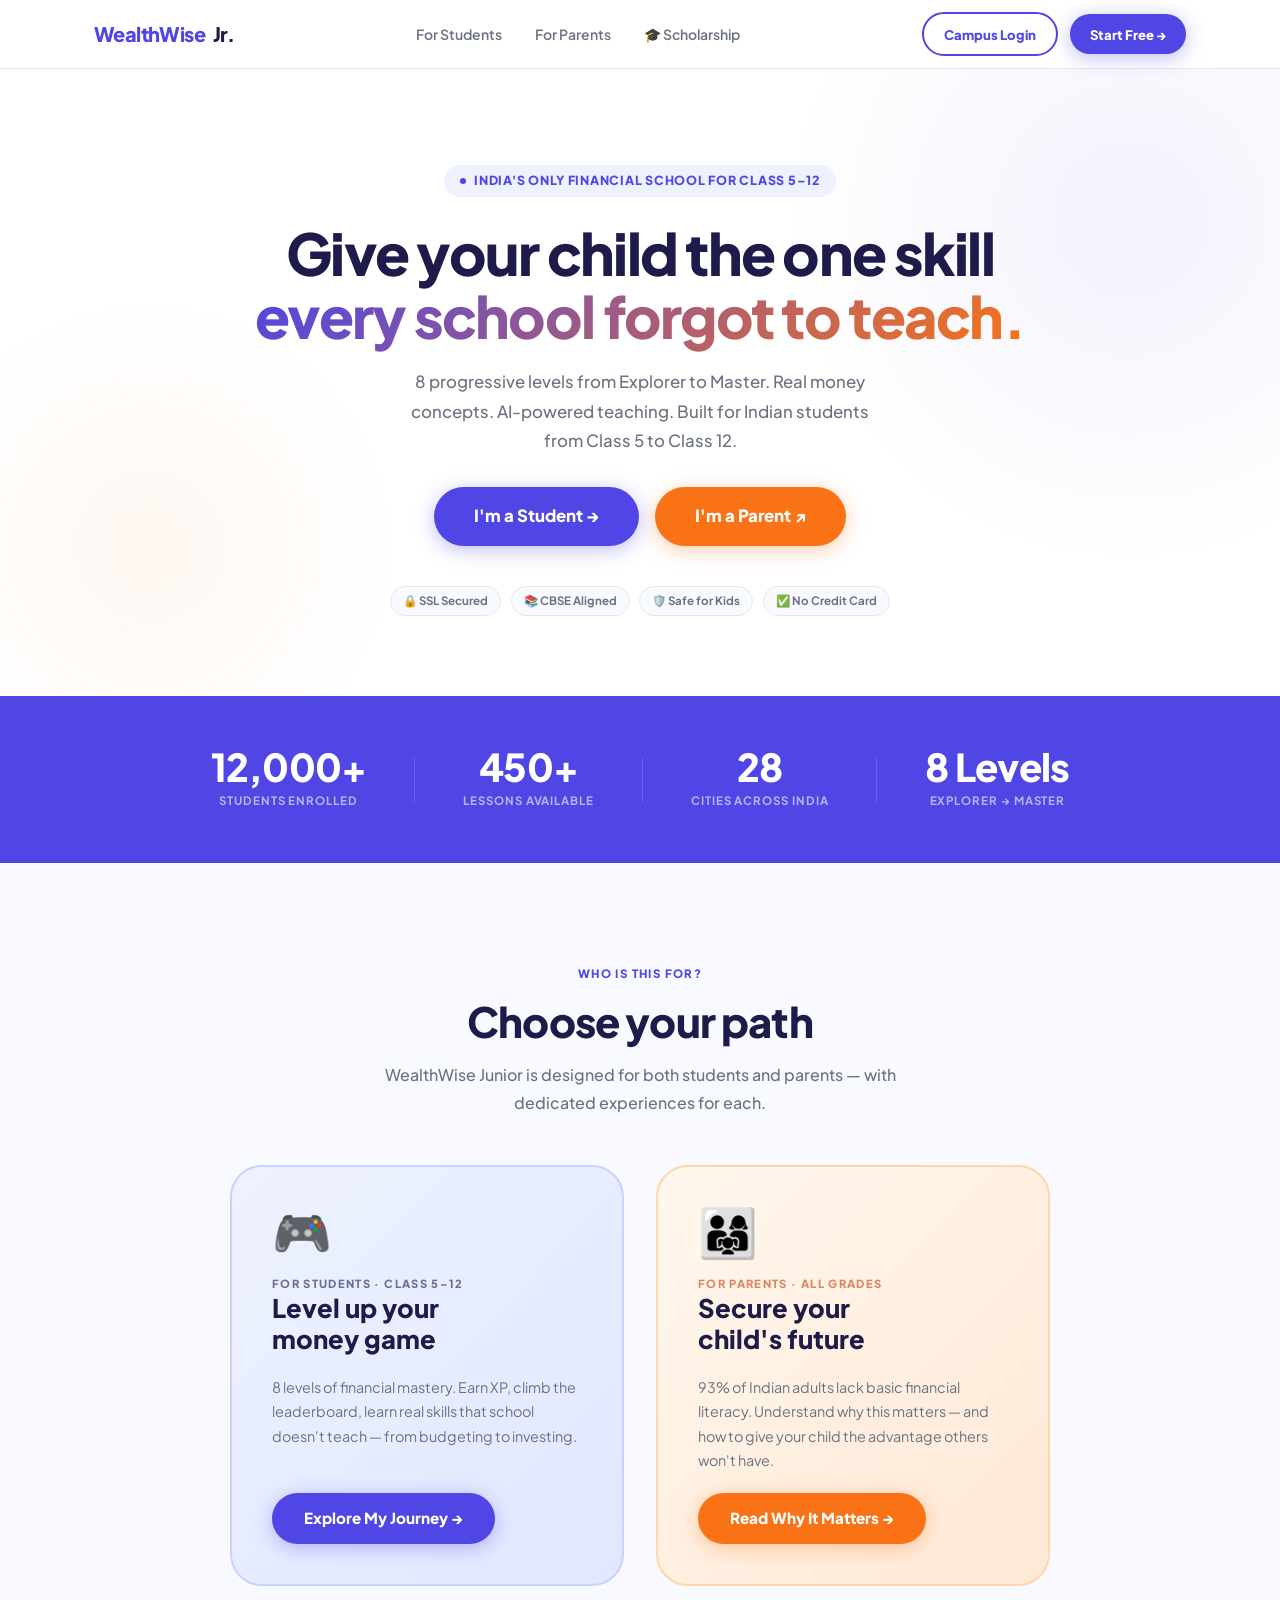
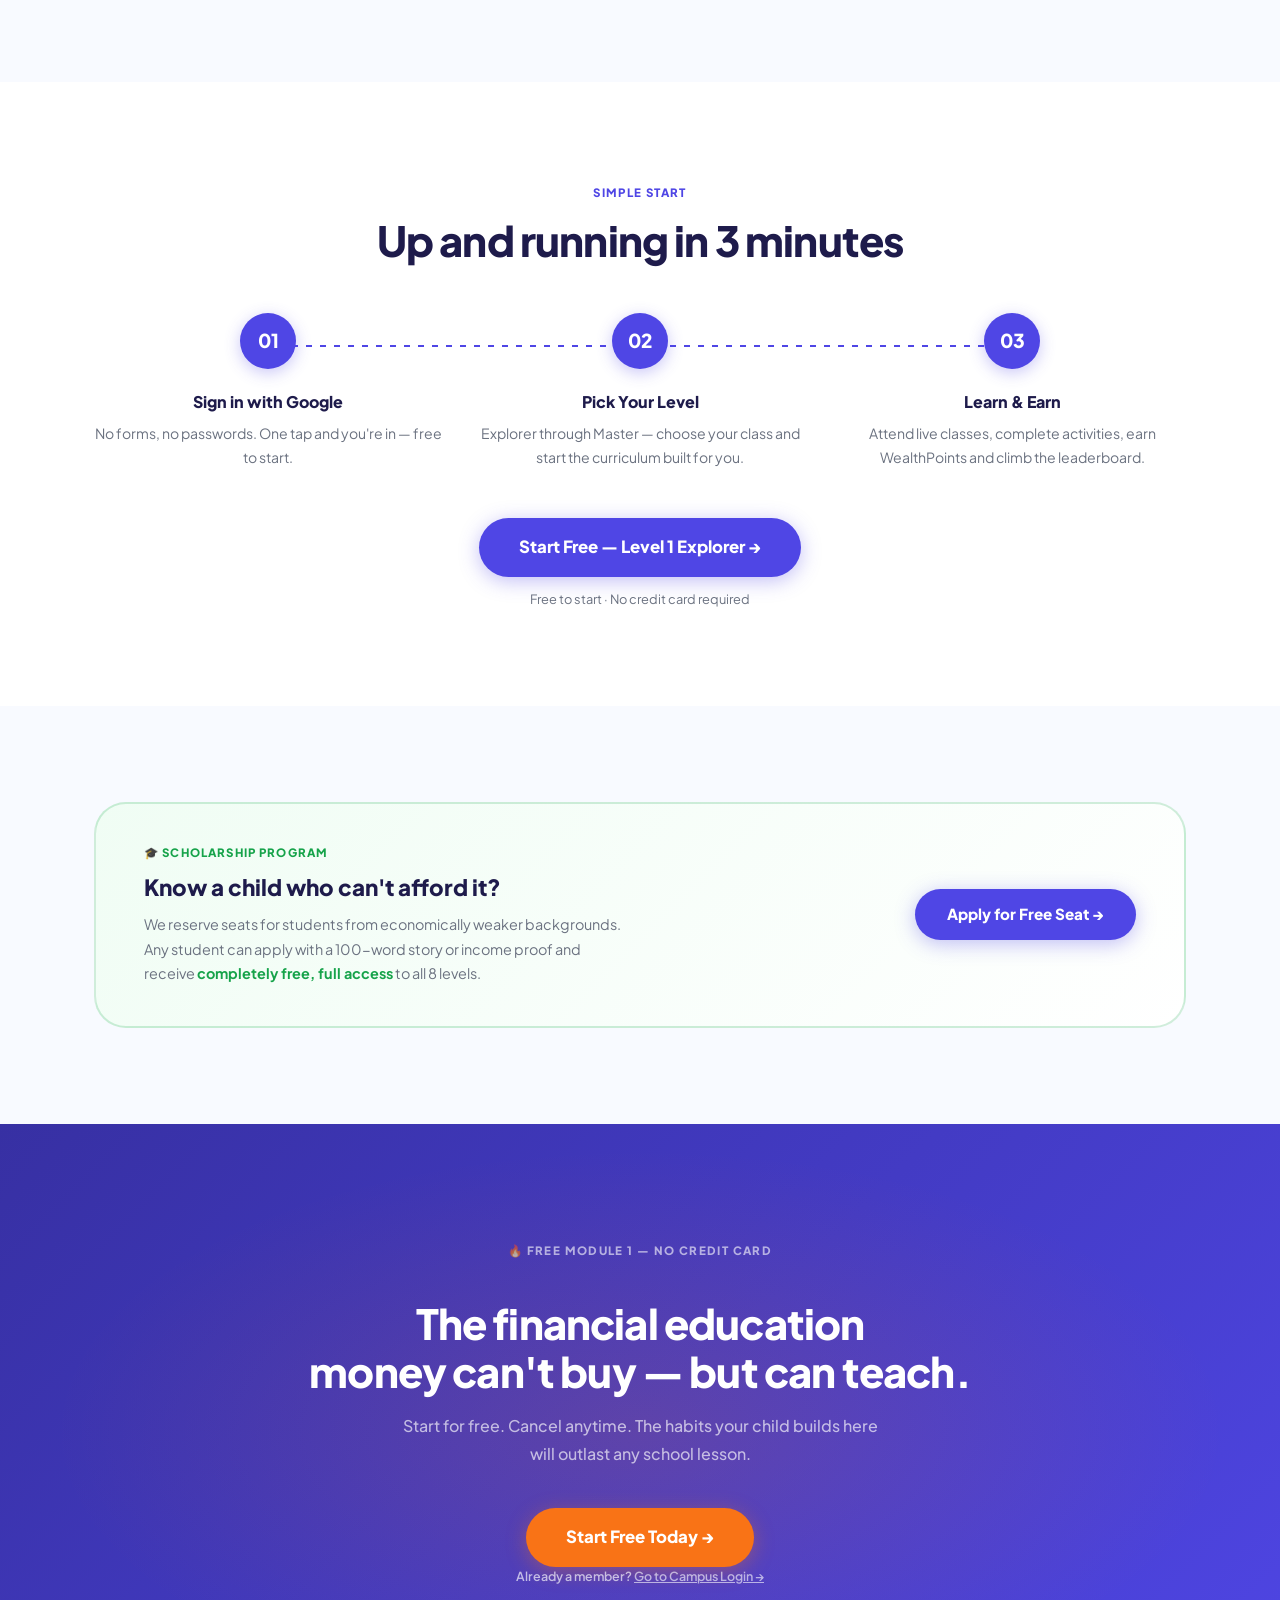
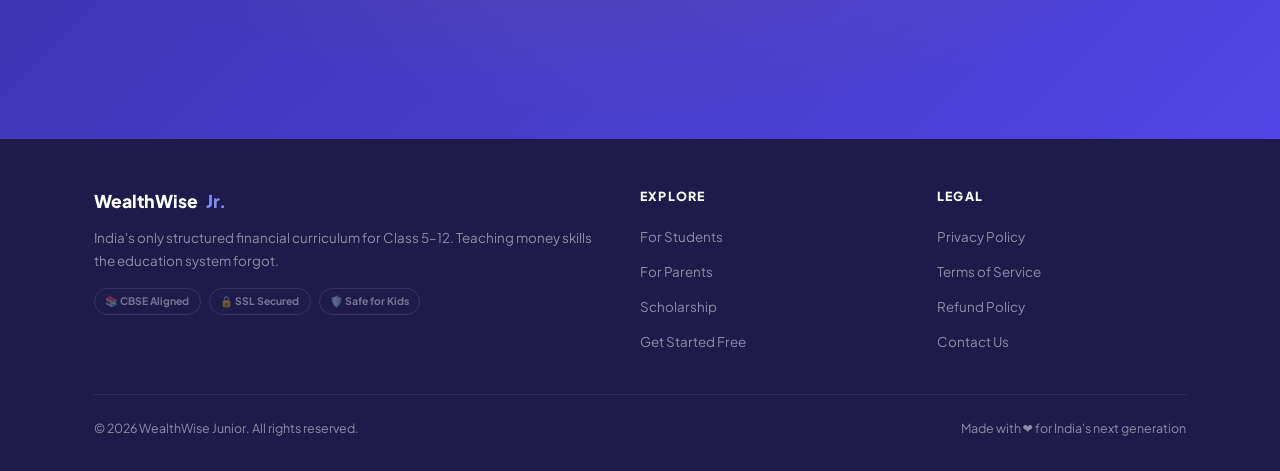
==== index.html @ cf08bb39 "feat: initial static marketing site — index, students, parents pages Three-page GitHub Pages site: g" ====
<!DOCTYPE html>
<html lang="en">
<head>
  <meta charset="UTF-8" />
  <meta name="viewport" content="width=device-width, initial-scale=1.0" />
  <title>WealthWise Junior — India's Financial School for Class 5–12</title>
  <meta name="description" content="India's only structured financial curriculum for Class 5–12. 8 progressive levels. Gamified, AI-powered, built for real money decisions." />
  <link rel="stylesheet" href="style.css" />
  <style>
    /* ── NAV OPEN (mobile) ── */
    .nav-links.nav-open {
      display: flex; flex-direction: column;
      position: fixed; top: 68px; left: 0; right: 0;
      background: #fff; padding: 1.5rem;
      border-bottom: 1px solid #E5E7EB;
      box-shadow: 0 8px 24px rgba(0,0,0,.08);
      z-index: 99;
    }
    .nav-links.nav-open a { padding: .75rem 1rem; border-radius: .6rem; }
  </style>
</head>
<body>

<!-- ── NAV ── -->
<nav class="nav">
  <div class="container nav-inner">
    <a href="index.html" class="nav-logo">
      <span>WealthWise</span> Jr.
    </a>
    <ul class="nav-links">
      <li><a href="students.html">For Students</a></li>
      <li><a href="parents.html">For Parents</a></li>
      <li><a href="https://wwjcampus.in.net/apply" target="_blank">🎓 Scholarship</a></li>
    </ul>
    <div class="nav-actions">
      <a href="https://wwjcampus.in.net" target="_blank" class="btn btn-outline btn-sm">Campus Login</a>
      <a href="https://wwjcampus.in.net/onboarding" target="_blank" class="btn btn-primary btn-sm">Start Free →</a>
    </div>
    <button class="hamburger" aria-label="Menu" aria-expanded="false">
      <span></span><span></span><span></span>
    </button>
  </div>
</nav>

<!-- ── HERO ── -->
<section class="hero">
  <div class="container">
    <div style="text-align:center; max-width:780px; margin:0 auto;">
      <div class="hero-eyebrow fade-up">
        <span class="dot"></span>
        India's only financial school for Class 5–12
      </div>
      <h1 class="fade-up delay-1">
        Give your child the one skill<br>
        <em>every school forgot to teach.</em>
      </h1>
      <p class="hero-sub mx-auto fade-up delay-2" style="text-align:center; margin-bottom:2rem;">
        8 progressive levels from Explorer to Master. Real money concepts. AI-powered teaching.
        Built for Indian students from Class 5 to Class 12.
      </p>
      <div class="hero-actions fade-up delay-3" style="justify-content:center;">
        <a href="students.html" class="btn btn-primary btn-lg">I'm a Student →</a>
        <a href="parents.html" class="btn btn-orange btn-lg">I'm a Parent ↗</a>
      </div>
      <div class="hero-trust fade-up delay-3" style="justify-content:center; margin-top:1.5rem;">
        <span class="trust-badge">🔒 SSL Secured</span>
        <span class="trust-badge">📚 CBSE Aligned</span>
        <span class="trust-badge">🛡️ Safe for Kids</span>
        <span class="trust-badge">✅ No Credit Card</span>
      </div>
    </div>
  </div>
</section>

<!-- ── STATS ── -->
<div class="stats-bar">
  <div class="container">
    <div class="stats-inner">
      <div class="stat-item">
        <span class="stat-val" data-target="12000" data-prefix="" data-suffix="+">0+</span>
        <span class="stat-lbl">Students Enrolled</span>
      </div>
      <div class="stat-div"></div>
      <div class="stat-item">
        <span class="stat-val" data-target="450" data-prefix="" data-suffix="+">0+</span>
        <span class="stat-lbl">Lessons Available</span>
      </div>
      <div class="stat-div"></div>
      <div class="stat-item">
        <span class="stat-val" data-target="28" data-prefix="" data-suffix="">0</span>
        <span class="stat-lbl">Cities Across India</span>
      </div>
      <div class="stat-div"></div>
      <div class="stat-item">
        <span class="stat-val">8 Levels</span>
        <span class="stat-lbl">Explorer → Master</span>
      </div>
    </div>
  </div>
</div>

<!-- ── GATEWAY CARDS ── -->
<section class="section section-soft">
  <div class="container">
    <div class="text-center mb-4 observe">
      <p class="section-tag">Who is this for?</p>
      <h2 class="section-h2">Choose your path</h2>
      <p class="section-sub mx-auto" style="text-align:center;">
        WealthWise Junior is designed for both students and parents — with dedicated experiences for each.
      </p>
    </div>
    <div class="gateway-cards">
      <a href="students.html" class="gateway-card student observe">
        <div class="gw-icon">🎮</div>
        <div>
          <p class="gw-label">For Students · Class 5–12</p>
          <h3 class="gw-title">Level up your<br>money game</h3>
        </div>
        <p class="gw-desc">
          8 levels of financial mastery. Earn XP, climb the leaderboard, learn real skills that school doesn't teach — from budgeting to investing.
        </p>
        <div class="gw-cta">
          <span class="btn btn-primary">Explore My Journey →</span>
        </div>
      </a>
      <a href="parents.html" class="gateway-card parent observe" style="animation-delay:.15s">
        <div class="gw-icon">👨‍👩‍👧</div>
        <div>
          <p class="gw-label" style="color:#C2410C;">For Parents · All Grades</p>
          <h3 class="gw-title">Secure your<br>child's future</h3>
        </div>
        <p class="gw-desc">
          93% of Indian adults lack basic financial literacy. Understand why this matters — and how to give your child the advantage others won't have.
        </p>
        <div class="gw-cta">
          <span class="btn btn-orange">Read Why It Matters →</span>
        </div>
      </a>
    </div>
  </div>
</section>

<!-- ── HOW IT WORKS ── -->
<section class="section">
  <div class="container">
    <div class="text-center mb-4 observe">
      <p class="section-tag">Simple Start</p>
      <h2 class="section-h2">Up and running in 3 minutes</h2>
    </div>
    <div class="steps observe">
      <div class="step">
        <div class="step-num">01</div>
        <h3 class="step-title">Sign in with Google</h3>
        <p class="step-desc">No forms, no passwords. One tap and you're in — free to start.</p>
      </div>
      <div class="step">
        <div class="step-num">02</div>
        <h3 class="step-title">Pick Your Level</h3>
        <p class="step-desc">Explorer through Master — choose your class and start the curriculum built for you.</p>
      </div>
      <div class="step">
        <div class="step-num">03</div>
        <h3 class="step-title">Learn &amp; Earn</h3>
        <p class="step-desc">Attend live classes, complete activities, earn WealthPoints and climb the leaderboard.</p>
      </div>
    </div>
    <div class="text-center" style="margin-top:3rem;">
      <a href="https://wwjcampus.in.net/onboarding" target="_blank" class="btn btn-primary btn-lg observe">
        Start Free — Level 1 Explorer →
      </a>
      <p style="margin-top:.75rem; font-size:.8rem; color:var(--muted);">Free to start · No credit card required</p>
    </div>
  </div>
</section>

<!-- ── SCHOLARSHIP ── -->
<section class="section section-soft">
  <div class="container">
    <div class="scholar-banner observe">
      <div class="scholar-left">
        <p class="scholar-tag">🎓 Scholarship Program</p>
        <h3 class="scholar-h">Know a child who can't afford it?</h3>
        <p class="scholar-p">
          We reserve seats for students from economically weaker backgrounds.
          Any student can apply with a 100-word story or income proof and receive
          <strong>completely free, full access</strong> to all 8 levels.
        </p>
      </div>
      <a href="https://wwjcampus.in.net/apply" target="_blank" class="btn btn-primary">Apply for Free Seat →</a>
    </div>
  </div>
</section>

<!-- ── FINAL CTA ── -->
<section class="cta-section">
  <div class="container">
    <p class="section-tag">🔥 Free Module 1 — No Credit Card</p>
    <h2 class="section-h2" style="color:#fff; margin-bottom:1rem;">
      The financial education<br>money can't buy — but can teach.
    </h2>
    <p class="section-sub mx-auto" style="color:rgba(255,255,255,.65); text-align:center;">
      Start for free. Cancel anytime. The habits your child builds here will outlast any school lesson.
    </p>
    <a href="https://wwjcampus.in.net/onboarding" target="_blank" class="btn btn-orange btn-lg">
      Start Free Today →
    </a>
    <p class="cta-note">Already a member? <a href="https://wwjcampus.in.net" target="_blank" style="color:rgba(255,255,255,.6); text-decoration:underline;">Go to Campus Login →</a></p>
  </div>
</section>

<!-- ── FOOTER ── -->
<footer class="footer">
  <div class="container">
    <div class="footer-inner">
      <div class="footer-brand">
        <div class="footer-logo">WealthWise <span>Jr.</span></div>
        <p class="footer-tagline">India's only structured financial curriculum for Class 5–12. Teaching money skills the education system forgot.</p>
        <div class="footer-trust">
          <span class="footer-trust-badge">📚 CBSE Aligned</span>
          <span class="footer-trust-badge">🔒 SSL Secured</span>
          <span class="footer-trust-badge">🛡️ Safe for Kids</span>
        </div>
      </div>
      <div class="footer-col">
        <h4>Explore</h4>
        <ul>
          <li><a href="students.html">For Students</a></li>
          <li><a href="parents.html">For Parents</a></li>
          <li><a href="https://wwjcampus.in.net/apply" target="_blank">Scholarship</a></li>
          <li><a href="https://wwjcampus.in.net/onboarding" target="_blank">Get Started Free</a></li>
        </ul>
      </div>
      <div class="footer-col">
        <h4>Legal</h4>
        <ul>
          <li><a href="https://wwjcampus.in.net/privacy" target="_blank">Privacy Policy</a></li>
          <li><a href="https://wwjcampus.in.net/terms" target="_blank">Terms of Service</a></li>
          <li><a href="https://wwjcampus.in.net/refund" target="_blank">Refund Policy</a></li>
          <li><a href="https://wwjcampus.in.net/contact" target="_blank">Contact Us</a></li>
        </ul>
      </div>
    </div>
    <div class="footer-bottom">
      <span>© 2026 WealthWise Junior. All rights reserved.</span>
      <span>Made with ❤️ for India's next generation</span>
    </div>
  </div>
</footer>

<script src="script.js"></script>
</body>
</html>
---- style.css ----
/* ─────────────────────────────────────────────
   WealthWise Junior — Marketing Site
   Design: Light, warm, energetic
───────────────────────────────────────────── */

@import url('https://fonts.googleapis.com/css2?family=Plus+Jakarta+Sans:wght@400;500;600;700;800;900&family=Space+Mono:wght@400;700&display=swap');

:root {
  --indigo:       #4F46E5;
  --indigo-dark:  #3730A3;
  --indigo-light: #EEF2FF;
  --orange:       #F97316;
  --orange-light: #FFF7ED;
  --green:        #16A34A;
  --green-light:  #F0FDF4;
  --red:          #DC2626;
  --gold:         #D97706;
  --gold-light:   #FFFBEB;
  --bg:           #FFFFFF;
  --bg-soft:      #F8FAFF;
  --bg-warm:      #FFFAF5;
  --text:         #1E1B4B;
  --muted:        #6B7280;
  --border:       #E5E7EB;
  --shadow-sm:    0 1px 3px rgba(0,0,0,.06), 0 1px 2px rgba(0,0,0,.04);
  --shadow:       0 4px 16px rgba(79,70,229,.08), 0 2px 4px rgba(0,0,0,.04);
  --shadow-lg:    0 20px 60px rgba(79,70,229,.12), 0 8px 24px rgba(0,0,0,.06);
  --radius:       1rem;
  --radius-lg:    1.5rem;
  --radius-xl:    2rem;
  --campus:       https://wwjcampus.in.net;
}

*, *::before, *::after { box-sizing: border-box; margin: 0; padding: 0; }
html { scroll-behavior: smooth; }

body {
  font-family: 'Plus Jakarta Sans', system-ui, sans-serif;
  color: var(--text);
  background: var(--bg);
  line-height: 1.6;
  -webkit-font-smoothing: antialiased;
}

img { max-width: 100%; display: block; }
a { color: inherit; text-decoration: none; }

/* ── UTILITIES ── */
.container { max-width: 1140px; margin: 0 auto; padding: 0 1.5rem; }
.text-center { text-align: center; }
.text-indigo { color: var(--indigo); }
.text-orange { color: var(--orange); }
.text-green { color: var(--green); }
.text-muted { color: var(--muted); }

/* ── BUTTONS ── */
.btn {
  display: inline-flex;
  align-items: center;
  gap: .5rem;
  font-family: inherit;
  font-weight: 800;
  font-size: .95rem;
  padding: .85rem 2rem;
  border-radius: 3rem;
  border: none;
  cursor: pointer;
  transition: all .22s cubic-bezier(.34,1.56,.64,1);
  white-space: nowrap;
  text-decoration: none;
}
.btn-primary {
  background: var(--indigo);
  color: #fff;
  box-shadow: 0 4px 20px rgba(79,70,229,.35);
}
.btn-primary:hover { background: var(--indigo-dark); transform: translateY(-2px); box-shadow: 0 8px 30px rgba(79,70,229,.45); }

.btn-orange {
  background: var(--orange);
  color: #fff;
  box-shadow: 0 4px 20px rgba(249,115,22,.35);
}
.btn-orange:hover { background: #ea6c0a; transform: translateY(-2px); box-shadow: 0 8px 30px rgba(249,115,22,.45); }

.btn-outline {
  background: transparent;
  color: var(--indigo);
  border: 2px solid var(--indigo);
}
.btn-outline:hover { background: var(--indigo); color: #fff; transform: translateY(-2px); }

.btn-white {
  background: #fff;
  color: var(--indigo);
  box-shadow: 0 4px 20px rgba(0,0,0,.12);
}
.btn-white:hover { transform: translateY(-2px); box-shadow: 0 8px 30px rgba(0,0,0,.18); }

.btn-lg { font-size: 1.05rem; padding: 1rem 2.5rem; }
.btn-sm { font-size: .82rem; padding: .6rem 1.25rem; }

/* ── NAV ── */
.nav {
  position: sticky;
  top: 0;
  z-index: 100;
  background: rgba(255,255,255,.95);
  backdrop-filter: blur(16px);
  -webkit-backdrop-filter: blur(16px);
  border-bottom: 1px solid var(--border);
}
.nav-inner {
  display: flex;
  align-items: center;
  justify-content: space-between;
  height: 68px;
  gap: 1.5rem;
}
.nav-logo {
  display: flex;
  align-items: center;
  gap: .5rem;
  font-weight: 900;
  font-size: 1.25rem;
  letter-spacing: -.03em;
  color: var(--text);
}
.nav-logo span { color: var(--indigo); }
.nav-logo img { height: 36px; width: auto; }

.nav-links {
  display: flex;
  align-items: center;
  gap: .25rem;
  list-style: none;
}
.nav-links a {
  font-size: .875rem;
  font-weight: 600;
  color: var(--muted);
  padding: .45rem .9rem;
  border-radius: .6rem;
  transition: all .18s;
}
.nav-links a:hover, .nav-links a.active { color: var(--text); background: var(--indigo-light); }

.nav-actions { display: flex; align-items: center; gap: .75rem; }

.nav-mobile-btn { display: none; }
.hamburger { display: none; background: none; border: none; cursor: pointer; padding: .5rem; }
.hamburger span { display: block; width: 22px; height: 2px; background: var(--text); border-radius: 2px; transition: all .2s; margin: 5px 0; }

/* ── HERO ── */
.hero {
  padding: 6rem 0 5rem;
  position: relative;
  overflow: hidden;
}
.hero::before {
  content: '';
  position: absolute;
  top: -200px; right: -200px;
  width: 700px; height: 700px;
  background: radial-gradient(circle, rgba(79,70,229,.07), transparent 70%);
  border-radius: 50%;
  pointer-events: none;
}
.hero::after {
  content: '';
  position: absolute;
  bottom: -100px; left: -100px;
  width: 500px; height: 500px;
  background: radial-gradient(circle, rgba(249,115,22,.06), transparent 70%);
  border-radius: 50%;
  pointer-events: none;
}
.hero-inner {
  position: relative;
  z-index: 1;
  display: grid;
  grid-template-columns: 1fr 1fr;
  align-items: center;
  gap: 4rem;
}
.hero-eyebrow {
  display: inline-flex;
  align-items: center;
  gap: .5rem;
  background: var(--indigo-light);
  color: var(--indigo);
  font-size: .78rem;
  font-weight: 800;
  padding: .35rem 1rem;
  border-radius: 2rem;
  margin-bottom: 1.5rem;
  letter-spacing: .06em;
  text-transform: uppercase;
}
.hero-eyebrow .dot {
  width: 6px; height: 6px;
  background: var(--indigo);
  border-radius: 50%;
  animation: pulse 1.6s infinite;
}
@keyframes pulse { 0%,100%{opacity:1}50%{opacity:.3} }

.hero h1 {
  font-size: clamp(2.4rem, 4.5vw, 3.6rem);
  font-weight: 900;
  line-height: 1.1;
  letter-spacing: -.03em;
  margin-bottom: 1.25rem;
}
.hero h1 em {
  font-style: normal;
  background: linear-gradient(135deg, var(--indigo), var(--orange));
  -webkit-background-clip: text;
  -webkit-text-fill-color: transparent;
  background-clip: text;
}
.hero-sub {
  font-size: 1.05rem;
  color: var(--muted);
  font-weight: 500;
  line-height: 1.75;
  margin-bottom: 2rem;
  max-width: 480px;
}
.hero-actions {
  display: flex;
  gap: 1rem;
  flex-wrap: wrap;
  margin-bottom: 2.5rem;
}
.hero-trust {
  display: flex;
  flex-wrap: wrap;
  gap: .6rem;
}
.trust-badge {
  font-size: .72rem;
  font-weight: 700;
  color: var(--muted);
  padding: .3rem .75rem;
  border: 1px solid var(--border);
  border-radius: 2rem;
  background: var(--bg-soft);
}

/* hero card */
.hero-card {
  background: var(--bg);
  border: 1px solid var(--border);
  border-radius: var(--radius-xl);
  padding: 2rem;
  box-shadow: var(--shadow-lg);
  position: relative;
}
.hero-card-badge {
  position: absolute;
  top: -14px;
  left: 50%;
  transform: translateX(-50%);
  background: var(--orange);
  color: #fff;
  font-size: .7rem;
  font-weight: 900;
  padding: .3rem 1rem;
  border-radius: 2rem;
  white-space: nowrap;
  letter-spacing: .06em;
}
.level-grid {
  display: grid;
  grid-template-columns: 1fr 1fr;
  gap: .75rem;
}
.level-chip {
  display: flex;
  align-items: center;
  gap: .6rem;
  background: var(--bg-soft);
  border: 1px solid var(--border);
  border-radius: .85rem;
  padding: .75rem 1rem;
  transition: all .2s;
}
.level-chip:hover { border-color: var(--indigo); background: var(--indigo-light); transform: translateY(-2px); }
.level-chip-emoji { font-size: 1.5rem; line-height: 1; }
.level-chip-info {}
.level-chip-name { font-size: .82rem; font-weight: 800; color: var(--text); }
.level-chip-grade { font-size: .68rem; font-weight: 600; color: var(--muted); }

/* ── STATS BAR ── */
.stats-bar {
  background: var(--indigo);
  padding: 2.5rem 0;
  margin: 0;
}
.stats-inner {
  display: flex;
  justify-content: center;
  align-items: center;
  gap: 0;
  flex-wrap: wrap;
}
.stat-item {
  display: flex;
  flex-direction: column;
  align-items: center;
  padding: .75rem 3rem;
}
.stat-val {
  font-size: clamp(1.8rem, 3vw, 2.4rem);
  font-weight: 900;
  color: #fff;
  letter-spacing: -.02em;
  line-height: 1;
}
.stat-lbl {
  font-size: .72rem;
  font-weight: 700;
  color: rgba(255,255,255,.6);
  text-transform: uppercase;
  letter-spacing: .08em;
  margin-top: .35rem;
}
.stat-div { width: 1px; height: 44px; background: rgba(255,255,255,.15); }

/* ── SECTION BASE ── */
.section { padding: 6rem 0; }
.section-soft { background: var(--bg-soft); }
.section-warm { background: var(--bg-warm); }
.section-indigo { background: var(--indigo-dark); color: #fff; }

.section-tag {
  display: inline-block;
  font-size: .72rem;
  font-weight: 900;
  text-transform: uppercase;
  letter-spacing: .12em;
  color: var(--indigo);
  margin-bottom: .9rem;
}
.section-tag.orange { color: var(--orange); }
.section-tag.green { color: var(--green); }

.section-h2 {
  font-size: clamp(1.8rem, 3.5vw, 2.6rem);
  font-weight: 900;
  line-height: 1.15;
  letter-spacing: -.02em;
  margin-bottom: 1rem;
}
.section-sub {
  font-size: 1rem;
  color: var(--muted);
  font-weight: 500;
  max-width: 560px;
  line-height: 1.75;
  margin-bottom: 3rem;
}
.mx-auto { margin-left: auto; margin-right: auto; }
.mb-4 { margin-bottom: 3rem; }

/* ── CARDS ── */
.card {
  background: var(--bg);
  border: 1px solid var(--border);
  border-radius: var(--radius-lg);
  padding: 2rem;
  transition: all .25s;
}
.card:hover { box-shadow: var(--shadow); border-color: rgba(79,70,229,.2); transform: translateY(-3px); }

/* ── LEVELS SECTION ── */
.levels-grid {
  display: grid;
  grid-template-columns: repeat(4, 1fr);
  gap: 1rem;
}
.level-card {
  background: var(--bg);
  border: 2px solid var(--border);
  border-radius: var(--radius-lg);
  padding: 1.5rem;
  text-align: center;
  position: relative;
  transition: all .25s;
  cursor: default;
}
.level-card:hover {
  border-color: var(--indigo);
  box-shadow: var(--shadow);
  transform: translateY(-4px);
}
.level-card.featured {
  border-color: var(--orange);
  background: var(--orange-light);
}
.level-card.featured::before {
  content: 'Start Here';
  position: absolute;
  top: -13px;
  left: 50%;
  transform: translateX(-50%);
  background: var(--orange);
  color: #fff;
  font-size: .6rem;
  font-weight: 900;
  padding: .2rem .7rem;
  border-radius: 2rem;
  letter-spacing: .08em;
  text-transform: uppercase;
}
.level-card.grad {
  border-color: var(--gold);
  background: var(--gold-light);
}
.level-card-num {
  font-size: .62rem;
  font-weight: 900;
  text-transform: uppercase;
  letter-spacing: .1em;
  color: var(--indigo);
  margin-bottom: .4rem;
}
.level-card-emoji { font-size: 2rem; margin-bottom: .5rem; line-height: 1; }
.level-card-name { font-size: 1rem; font-weight: 900; color: var(--text); margin-bottom: .25rem; }
.level-card-mod { font-size: .75rem; font-weight: 600; color: var(--indigo); margin-bottom: .3rem; }
.level-card-grade { font-size: .68rem; color: var(--muted); font-weight: 600; }

/* ── FEATURES GRID ── */
.features-grid {
  display: grid;
  grid-template-columns: repeat(3, 1fr);
  gap: 1.5rem;
}
.feat-card {
  background: var(--bg);
  border: 1px solid var(--border);
  border-radius: var(--radius-lg);
  padding: 2rem;
  transition: all .25s;
}
.feat-card:hover { border-color: var(--indigo); box-shadow: var(--shadow); transform: translateY(-3px); }
.feat-icon { font-size: 2.2rem; margin-bottom: 1.1rem; display: block; }
.feat-title { font-size: 1rem; font-weight: 800; color: var(--text); margin-bottom: .5rem; }
.feat-desc { font-size: .88rem; color: var(--muted); line-height: 1.7; }

/* ── HOW IT WORKS ── */
.steps { display: grid; grid-template-columns: repeat(3, 1fr); gap: 1.5rem; position: relative; }
.steps::before {
  content: '';
  position: absolute;
  top: 2rem;
  left: calc(16.67% + 1rem);
  right: calc(16.67% + 1rem);
  height: 2px;
  background: repeating-linear-gradient(90deg, var(--indigo) 0, var(--indigo) 6px, transparent 6px, transparent 14px);
  z-index: 0;
}
.step {
  position: relative;
  z-index: 1;
  text-align: center;
}
.step-num {
  width: 56px; height: 56px;
  background: var(--indigo);
  color: #fff;
  font-size: 1.2rem;
  font-weight: 900;
  border-radius: 50%;
  display: inline-flex;
  align-items: center;
  justify-content: center;
  margin: 0 auto 1.25rem;
  box-shadow: 0 4px 16px rgba(79,70,229,.3);
}
.step-title { font-size: 1rem; font-weight: 800; margin-bottom: .5rem; }
.step-desc { font-size: .88rem; color: var(--muted); line-height: 1.7; }

/* ── FEARS (PARENTS PAGE) ── */
.fears-grid {
  display: grid;
  grid-template-columns: repeat(3, 1fr);
  gap: 1.25rem;
}
.fear-card {
  background: #fff;
  border: 1px solid #FEE2E2;
  border-radius: var(--radius-lg);
  padding: 1.75rem;
  border-left: 4px solid var(--red);
}
.fear-top { display: flex; justify-content: space-between; align-items: flex-start; margin-bottom: .75rem; }
.fear-icon { font-size: 1.8rem; }
.fear-stat {
  font-size: .68rem;
  font-weight: 900;
  background: #FEE2E2;
  color: var(--red);
  padding: .25rem .65rem;
  border-radius: 2rem;
  white-space: nowrap;
}
.fear-heading { font-size: .97rem; font-weight: 800; color: var(--text); margin-bottom: .5rem; line-height: 1.35; }
.fear-body { font-size: .84rem; color: var(--muted); line-height: 1.7; }

/* ── SHOCK STATS ── */
.shock-bar {
  display: grid;
  grid-template-columns: repeat(4, 1fr);
  gap: 0;
  border: 1px solid #FEE2E2;
  border-radius: var(--radius-lg);
  overflow: hidden;
  margin-bottom: 3rem;
}
.shock-tile {
  padding: 1.75rem 1.5rem;
  border-right: 1px solid #FEE2E2;
  background: #FFF5F5;
}
.shock-tile:last-child { border-right: none; }
.shock-num {
  font-size: 2.2rem;
  font-weight: 900;
  color: var(--red);
  line-height: 1;
  margin-bottom: .4rem;
}
.shock-label { font-size: .88rem; font-weight: 700; color: var(--text); margin-bottom: .3rem; line-height: 1.4; }
.shock-note { font-size: .68rem; color: var(--muted); font-weight: 600; }

/* ── COMPARISON TABLE ── */
.compare-wrap {
  border: 1px solid var(--border);
  border-radius: var(--radius-xl);
  overflow: hidden;
}
.compare-header-row {
  display: grid;
  grid-template-columns: 1fr 1fr;
}
.compare-col-head {
  padding: 1.25rem 1.75rem;
  font-weight: 900;
  font-size: .9rem;
  border-bottom: 1px solid var(--border);
}
.compare-col-head.bad { background: #FFF5F5; color: var(--red); }
.compare-col-head.good { background: var(--green-light); color: var(--green); border-left: 1px solid var(--border); }
.compare-row {
  display: grid;
  grid-template-columns: 1fr 1fr;
  border-bottom: 1px solid var(--border);
}
.compare-row:last-child { border-bottom: none; }
.compare-cell {
  padding: .9rem 1.75rem;
  font-size: .84rem;
  font-weight: 500;
  color: var(--muted);
  line-height: 1.5;
}
.compare-cell.good { border-left: 1px solid var(--border); color: var(--text); font-weight: 600; }
.compare-row:nth-child(even) .compare-cell { background: #FAFAFA; }

/* ── TESTIMONIALS ── */
.testi-grid {
  display: grid;
  grid-template-columns: repeat(3, 1fr);
  gap: 1.5rem;
}
.testi-card {
  background: var(--bg);
  border: 1px solid var(--border);
  border-radius: var(--radius-lg);
  padding: 2rem;
  display: flex;
  flex-direction: column;
  gap: 1rem;
}
.testi-stars { color: var(--gold); font-size: .9rem; letter-spacing: .1em; }
.testi-quote { font-size: .95rem; color: var(--text); font-weight: 500; line-height: 1.75; flex: 1; font-style: italic; }
.testi-author { display: flex; align-items: center; gap: .75rem; }
.testi-avatar {
  width: 40px; height: 40px;
  border-radius: 50%;
  background: linear-gradient(135deg, var(--indigo), var(--orange));
  display: flex; align-items: center; justify-content: center;
  font-weight: 900; font-size: 1rem; color: #fff;
  flex-shrink: 0;
}
.testi-name { font-size: .88rem; font-weight: 800; color: var(--text); }
.testi-meta { font-size: .72rem; color: var(--muted); font-weight: 600; }

/* ── FAQ ── */
.faq-list { display: flex; flex-direction: column; gap: .75rem; max-width: 800px; margin: 0 auto; }
.faq-item {
  background: var(--bg);
  border: 1px solid var(--border);
  border-radius: var(--radius);
  overflow: hidden;
  transition: border-color .2s;
}
.faq-item.open { border-color: var(--indigo); }
.faq-q {
  display: flex;
  justify-content: space-between;
  align-items: center;
  padding: 1.25rem 1.75rem;
  cursor: pointer;
  font-weight: 700;
  font-size: .95rem;
  gap: 1rem;
  user-select: none;
}
.faq-q:hover { background: var(--bg-soft); }
.faq-arrow {
  width: 28px; height: 28px;
  border-radius: 50%;
  background: var(--indigo-light);
  color: var(--indigo);
  display: flex; align-items: center; justify-content: center;
  font-size: .75rem;
  flex-shrink: 0;
  transition: all .2s;
}
.faq-item.open .faq-arrow { background: var(--indigo); color: #fff; transform: rotate(180deg); }
.faq-a {
  display: none;
  padding: 0 1.75rem 1.25rem;
  font-size: .9rem;
  color: var(--muted);
  line-height: 1.8;
}
.faq-item.open .faq-a { display: block; }

/* ── FINAL CTA ── */
.cta-section {
  background: linear-gradient(135deg, var(--indigo-dark), var(--indigo));
  padding: 7rem 0;
  text-align: center;
  position: relative;
  overflow: hidden;
}
.cta-section::before {
  content: '';
  position: absolute; inset: 0;
  background: radial-gradient(ellipse at center, rgba(249,115,22,.15), transparent 65%);
}
.cta-section .section-tag { color: rgba(255,255,255,.6); }
.cta-section h2 { color: #fff; position: relative; margin-bottom: 1rem; }
.cta-section p { color: rgba(255,255,255,.65); max-width: 480px; margin: 0 auto 2.5rem; position: relative; }
.cta-section .btn-orange { position: relative; }
.cta-note { margin-top: 1.25rem; font-size: .78rem; color: rgba(255,255,255,.4); font-weight: 600; position: relative; }

/* ── SCHOLARSHIP BANNER ── */
.scholar-banner {
  background: linear-gradient(135deg, var(--green-light), #fff);
  border: 2px solid rgba(22,163,74,.2);
  border-radius: var(--radius-xl);
  padding: 2.5rem 3rem;
  display: flex;
  justify-content: space-between;
  align-items: center;
  gap: 2rem;
  flex-wrap: wrap;
}
.scholar-left {}
.scholar-tag { font-size: .72rem; font-weight: 900; color: var(--green); text-transform: uppercase; letter-spacing: .1em; margin-bottom: .5rem; }
.scholar-h { font-size: 1.4rem; font-weight: 900; color: var(--text); margin-bottom: .4rem; }
.scholar-p { font-size: .9rem; color: var(--muted); line-height: 1.7; max-width: 480px; }
.scholar-p strong { color: var(--green); }

/* ── FOOTER ── */
.footer {
  background: var(--text);
  color: rgba(255,255,255,.5);
  padding: 3rem 0 2rem;
}
.footer-inner {
  display: grid;
  grid-template-columns: 2fr 1fr 1fr;
  gap: 3rem;
  margin-bottom: 2.5rem;
}
.footer-brand { }
.footer-logo {
  display: flex; align-items: center; gap: .5rem;
  font-weight: 900; font-size: 1.1rem; color: #fff;
  margin-bottom: .75rem;
}
.footer-logo span { color: #818CF8; }
.footer-tagline { font-size: .84rem; line-height: 1.7; margin-bottom: 1rem; }
.footer-trust { display: flex; gap: .5rem; flex-wrap: wrap; }
.footer-trust-badge {
  font-size: .65rem; font-weight: 700;
  padding: .25rem .65rem;
  border: 1px solid rgba(255,255,255,.1);
  border-radius: 2rem;
  color: rgba(255,255,255,.4);
}
.footer-col h4 { font-size: .78rem; font-weight: 900; color: #fff; text-transform: uppercase; letter-spacing: .1em; margin-bottom: 1rem; }
.footer-col ul { list-style: none; display: flex; flex-direction: column; gap: .6rem; }
.footer-col ul a { font-size: .84rem; transition: color .2s; }
.footer-col ul a:hover { color: #fff; }
.footer-bottom {
  border-top: 1px solid rgba(255,255,255,.07);
  padding-top: 1.5rem;
  display: flex;
  justify-content: space-between;
  align-items: center;
  font-size: .78rem;
  flex-wrap: wrap;
  gap: .75rem;
}
.footer-bottom a:hover { color: #fff; }

/* ── INDEX PAGE SPECIFICS ── */
.gateway-cards {
  display: grid;
  grid-template-columns: 1fr 1fr;
  gap: 2rem;
  max-width: 820px;
  margin: 0 auto;
}
.gateway-card {
  border-radius: var(--radius-xl);
  padding: 2.5rem;
  display: flex;
  flex-direction: column;
  gap: 1.25rem;
  transition: all .3s;
  position: relative;
  overflow: hidden;
}
.gateway-card.student {
  background: linear-gradient(135deg, #EEF2FF, #E0E7FF);
  border: 2px solid #C7D2FE;
}
.gateway-card.parent {
  background: linear-gradient(135deg, var(--orange-light), #FFE8D6);
  border: 2px solid #FED7AA;
}
.gateway-card:hover { transform: translateY(-6px); box-shadow: var(--shadow-lg); }
.gw-icon { font-size: 3rem; line-height: 1; }
.gw-label { font-size: .7rem; font-weight: 900; text-transform: uppercase; letter-spacing: .12em; opacity: .6; }
.gw-title { font-size: 1.6rem; font-weight: 900; color: var(--text); line-height: 1.2; }
.gw-desc { font-size: .9rem; color: var(--muted); line-height: 1.7; }
.gw-cta { margin-top: auto; }

/* ── ANIMATIONS ── */
@keyframes fadeUp {
  from { opacity: 0; transform: translateY(24px); }
  to   { opacity: 1; transform: translateY(0); }
}
.fade-up {
  opacity: 0;
  animation: fadeUp .6s ease forwards;
}
.fade-up.delay-1 { animation-delay: .1s; }
.fade-up.delay-2 { animation-delay: .2s; }
.fade-up.delay-3 { animation-delay: .3s; }

/* ── RESPONSIVE ── */
@media (max-width: 1024px) {
  .levels-grid { grid-template-columns: repeat(2, 1fr); }
  .features-grid { grid-template-columns: 1fr 1fr; }
  .fears-grid { grid-template-columns: 1fr 1fr; }
  .shock-bar { grid-template-columns: 1fr 1fr; }
  .footer-inner { grid-template-columns: 1fr 1fr; }
}

@media (max-width: 768px) {
  .nav-links { display: none; }
  .hamburger { display: block; }

  .hero-inner { grid-template-columns: 1fr; }
  .hero-card { display: none; }
  .hero { padding: 4rem 0 3rem; }

  .steps { grid-template-columns: 1fr; }
  .steps::before { display: none; }
  .gateway-cards { grid-template-columns: 1fr; }
  .features-grid,
  .fears-grid,
  .testi-grid,
  .levels-grid { grid-template-columns: 1fr; }
  .shock-bar { grid-template-columns: 1fr; border-radius: var(--radius); }
  .shock-tile { border-right: none !important; border-bottom: 1px solid #FEE2E2; }
  .compare-wrap { overflow-x: auto; }
  .scholar-banner { flex-direction: column; padding: 2rem 1.5rem; }
  .footer-inner { grid-template-columns: 1fr; gap: 2rem; }
  .stat-item { padding: .75rem 1.5rem; }
  .stat-div { display: none; }
  .stats-inner { justify-content: flex-start; }
  .nav-mobile-btn { display: flex; }
}

@media (max-width: 480px) {
  .hero h1 { font-size: 2rem; }
  .btn-lg { font-size: .9rem; padding: .85rem 1.75rem; }
  .section { padding: 4rem 0; }
}
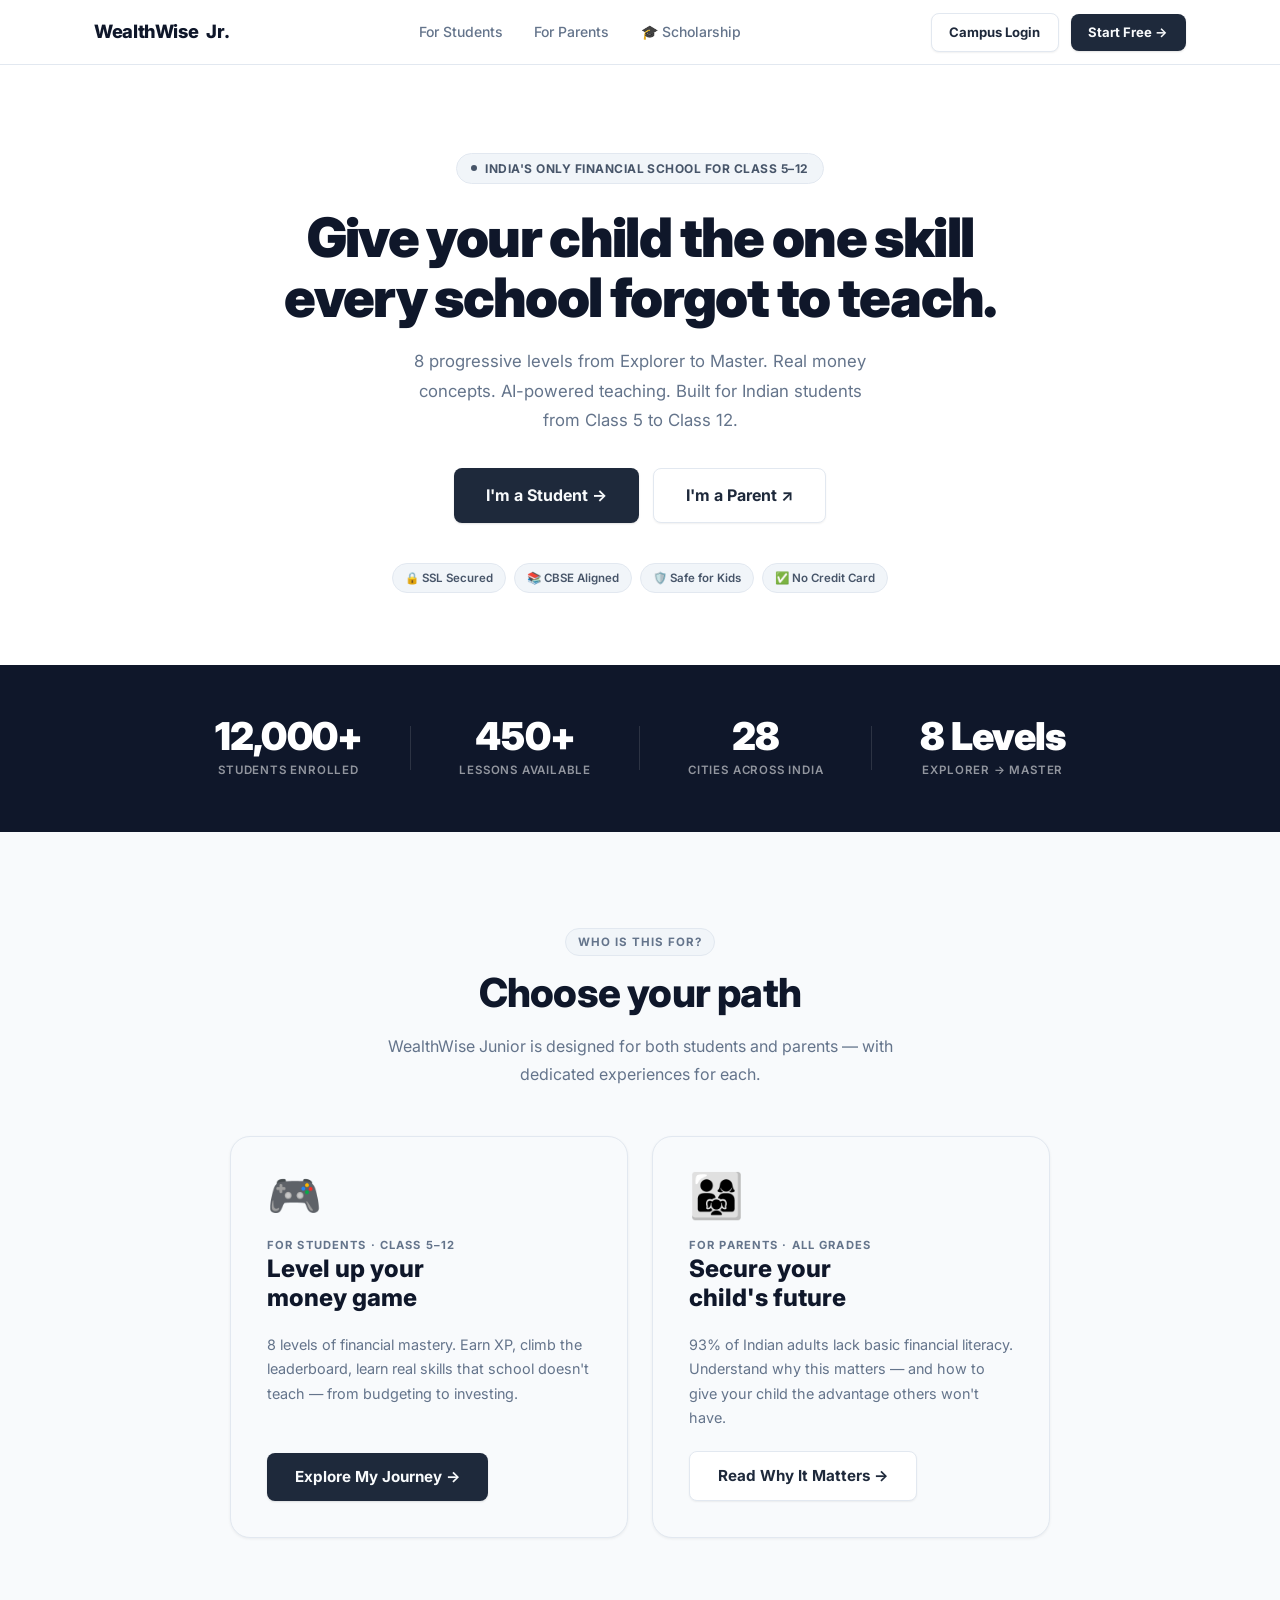
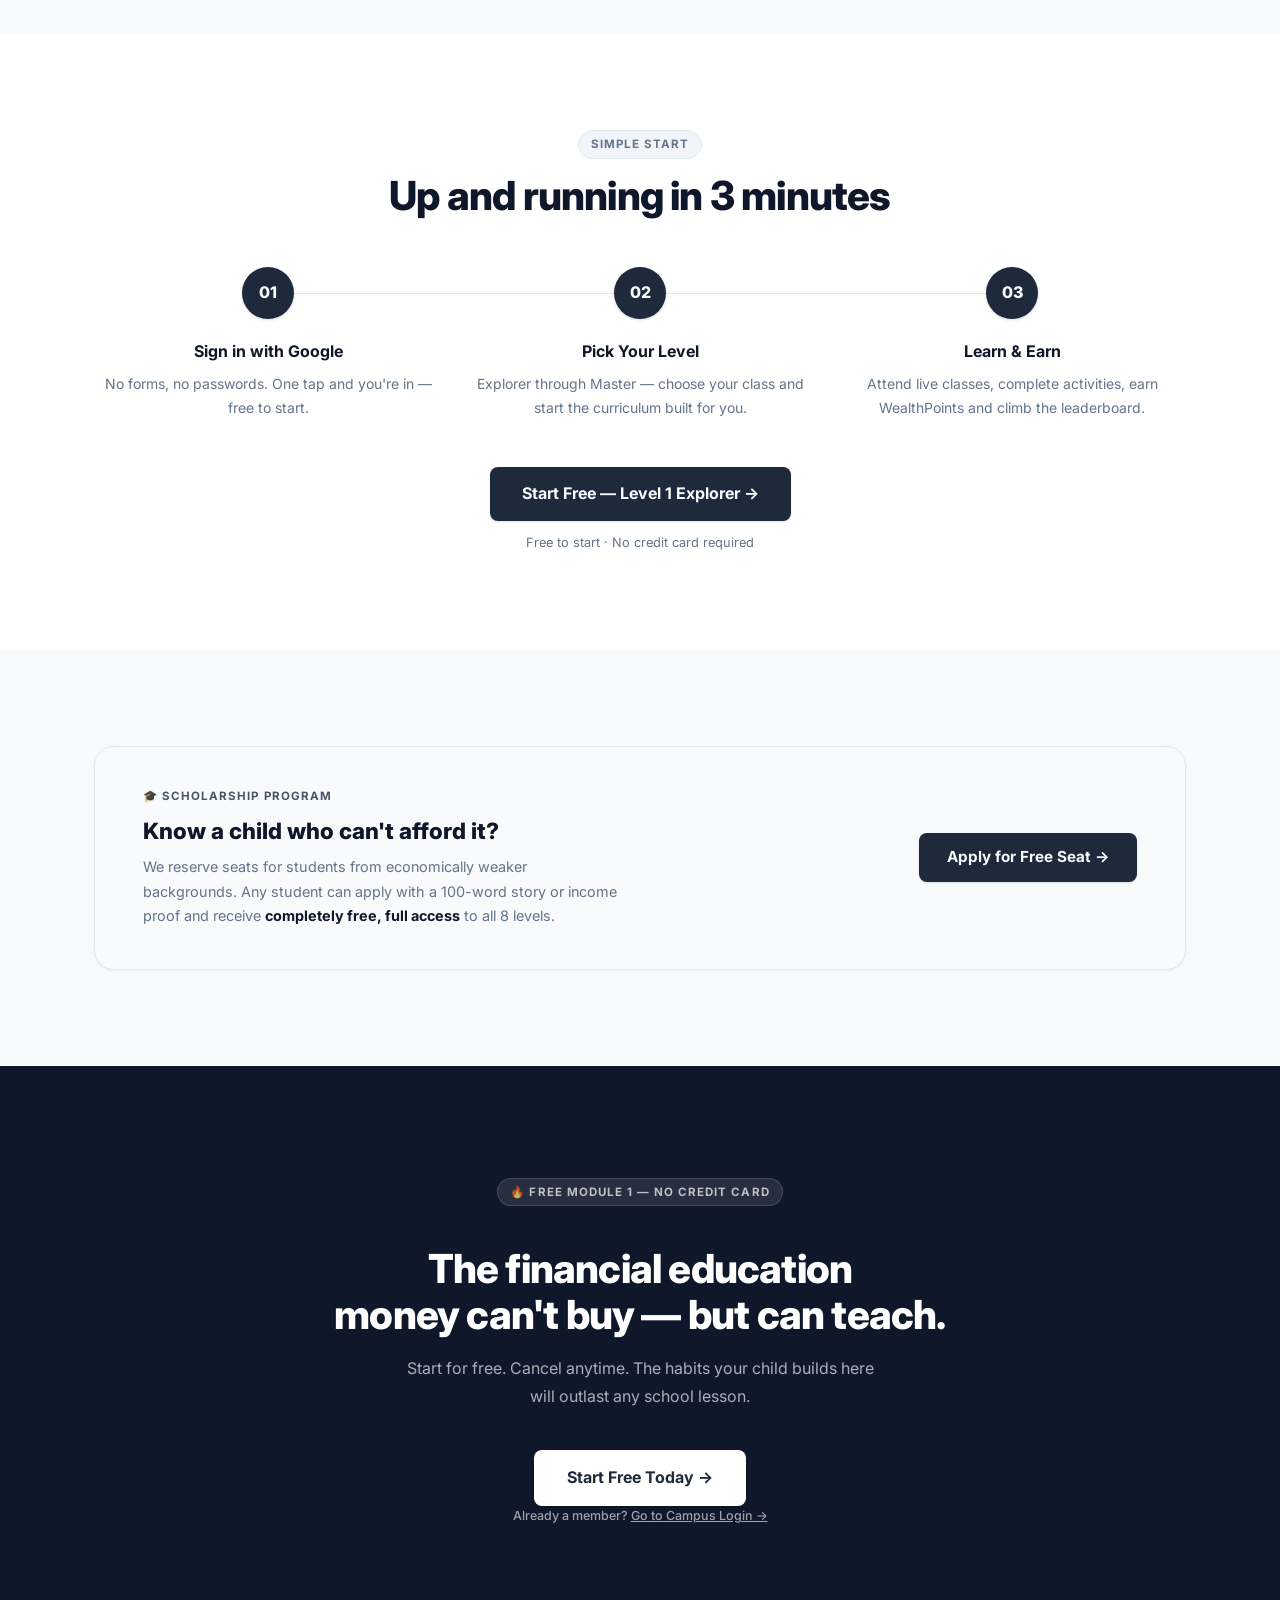
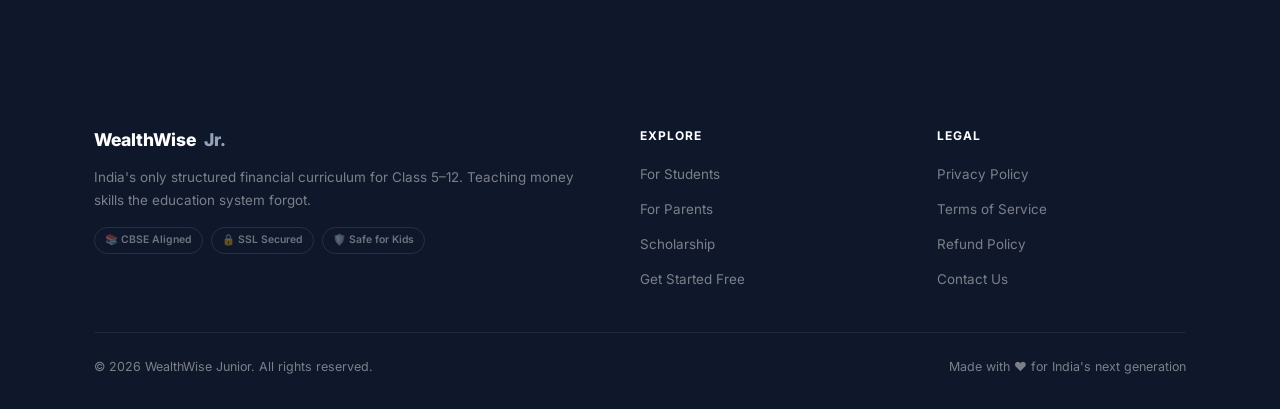
==== commit 7f9ba901: "redesign: apply shadcn/ui light theme (sweet-redesign palette) Complete visual retheme to match the " ====
--- a/index.html
+++ b/index.html
@@ -10,13 +10,13 @@
     /* ── NAV OPEN (mobile) ── */
     .nav-links.nav-open {
       display: flex; flex-direction: column;
-      position: fixed; top: 68px; left: 0; right: 0;
+      position: fixed; top: 64px; left: 0; right: 0;
       background: #fff; padding: 1.5rem;
-      border-bottom: 1px solid #E5E7EB;
+      border-bottom: 1px solid #e2e8f0;
       box-shadow: 0 8px 24px rgba(0,0,0,.08);
       z-index: 99;
     }
-    .nav-links.nav-open a { padding: .75rem 1rem; border-radius: .6rem; }
+    .nav-links.nav-open a { padding: .75rem 1rem; border-radius: .5rem; }
   </style>
 </head>
 <body>
@@ -30,11 +30,11 @@
     <ul class="nav-links">
       <li><a href="students.html">For Students</a></li>
       <li><a href="parents.html">For Parents</a></li>
-      <li><a href="https://wwjcampus.in.net/apply" target="_blank">🎓 Scholarship</a></li>
+      <li><a href="https://www.wwjcampus.in.net/apply" target="_blank">🎓 Scholarship</a></li>
     </ul>
     <div class="nav-actions">
-      <a href="https://wwjcampus.in.net" target="_blank" class="btn btn-outline btn-sm">Campus Login</a>
-      <a href="https://wwjcampus.in.net/onboarding" target="_blank" class="btn btn-primary btn-sm">Start Free →</a>
+      <a href="https://www.wwjcampus.in.net" target="_blank" class="btn btn-outline btn-sm">Campus Login</a>
+      <a href="https://www.wwjcampus.in.net/onboarding" target="_blank" class="btn btn-primary btn-sm">Start Free →</a>
     </div>
     <button class="hamburger" aria-label="Menu" aria-expanded="false">
       <span></span><span></span><span></span>
@@ -60,7 +60,7 @@
       </p>
       <div class="hero-actions fade-up delay-3" style="justify-content:center;">
         <a href="students.html" class="btn btn-primary btn-lg">I'm a Student →</a>
-        <a href="parents.html" class="btn btn-orange btn-lg">I'm a Parent ↗</a>
+        <a href="parents.html" class="btn btn-outline btn-lg">I'm a Parent ↗</a>
       </div>
       <div class="hero-trust fade-up delay-3" style="justify-content:center; margin-top:1.5rem;">
         <span class="trust-badge">🔒 SSL Secured</span>
@@ -126,14 +126,14 @@
       <a href="parents.html" class="gateway-card parent observe" style="animation-delay:.15s">
         <div class="gw-icon">👨‍👩‍👧</div>
         <div>
-          <p class="gw-label" style="color:#C2410C;">For Parents · All Grades</p>
+          <p class="gw-label">For Parents · All Grades</p>
           <h3 class="gw-title">Secure your<br>child's future</h3>
         </div>
         <p class="gw-desc">
           93% of Indian adults lack basic financial literacy. Understand why this matters — and how to give your child the advantage others won't have.
         </p>
         <div class="gw-cta">
-          <span class="btn btn-orange">Read Why It Matters →</span>
+          <span class="btn btn-outline">Read Why It Matters →</span>
         </div>
       </a>
     </div>
@@ -165,7 +165,7 @@
       </div>
     </div>
     <div class="text-center" style="margin-top:3rem;">
-      <a href="https://wwjcampus.in.net/onboarding" target="_blank" class="btn btn-primary btn-lg observe">
+      <a href="https://www.wwjcampus.in.net/onboarding" target="_blank" class="btn btn-primary btn-lg observe">
         Start Free — Level 1 Explorer →
       </a>
       <p style="margin-top:.75rem; font-size:.8rem; color:var(--muted);">Free to start · No credit card required</p>
@@ -186,7 +186,7 @@
           <strong>completely free, full access</strong> to all 8 levels.
         </p>
       </div>
-      <a href="https://wwjcampus.in.net/apply" target="_blank" class="btn btn-primary">Apply for Free Seat →</a>
+      <a href="https://www.wwjcampus.in.net/apply" target="_blank" class="btn btn-primary">Apply for Free Seat →</a>
     </div>
   </div>
 </section>
@@ -201,10 +201,10 @@
     <p class="section-sub mx-auto" style="color:rgba(255,255,255,.65); text-align:center;">
       Start for free. Cancel anytime. The habits your child builds here will outlast any school lesson.
     </p>
-    <a href="https://wwjcampus.in.net/onboarding" target="_blank" class="btn btn-orange btn-lg">
+    <a href="https://www.wwjcampus.in.net/onboarding" target="_blank" class="btn btn-white btn-lg">
       Start Free Today →
     </a>
-    <p class="cta-note">Already a member? <a href="https://wwjcampus.in.net" target="_blank" style="color:rgba(255,255,255,.6); text-decoration:underline;">Go to Campus Login →</a></p>
+    <p class="cta-note">Already a member? <a href="https://www.wwjcampus.in.net" target="_blank" style="color:rgba(255,255,255,.6); text-decoration:underline;">Go to Campus Login →</a></p>
   </div>
 </section>
 
@@ -226,17 +226,17 @@
         <ul>
           <li><a href="students.html">For Students</a></li>
           <li><a href="parents.html">For Parents</a></li>
-          <li><a href="https://wwjcampus.in.net/apply" target="_blank">Scholarship</a></li>
-          <li><a href="https://wwjcampus.in.net/onboarding" target="_blank">Get Started Free</a></li>
+          <li><a href="https://www.wwjcampus.in.net/apply" target="_blank">Scholarship</a></li>
+          <li><a href="https://www.wwjcampus.in.net/onboarding" target="_blank">Get Started Free</a></li>
         </ul>
       </div>
       <div class="footer-col">
         <h4>Legal</h4>
         <ul>
-          <li><a href="https://wwjcampus.in.net/privacy" target="_blank">Privacy Policy</a></li>
-          <li><a href="https://wwjcampus.in.net/terms" target="_blank">Terms of Service</a></li>
-          <li><a href="https://wwjcampus.in.net/refund" target="_blank">Refund Policy</a></li>
-          <li><a href="https://wwjcampus.in.net/contact" target="_blank">Contact Us</a></li>
+          <li><a href="https://www.wwjcampus.in.net/privacy" target="_blank">Privacy Policy</a></li>
+          <li><a href="https://www.wwjcampus.in.net/terms" target="_blank">Terms of Service</a></li>
+          <li><a href="https://www.wwjcampus.in.net/refund" target="_blank">Refund Policy</a></li>
+          <li><a href="https://www.wwjcampus.in.net/contact" target="_blank">Contact Us</a></li>
         </ul>
       </div>
     </div>
--- a/style.css
+++ b/style.css
@@ -1,41 +1,38 @@
 /* ─────────────────────────────────────────────
    WealthWise Junior — Marketing Site
-   Design: Light, warm, energetic
+   Design: shadcn/ui light theme — clean, modern
 ───────────────────────────────────────────── */
 
-@import url('https://fonts.googleapis.com/css2?family=Plus+Jakarta+Sans:wght@400;500;600;700;800;900&family=Space+Mono:wght@400;700&display=swap');
+@import url('https://fonts.googleapis.com/css2?family=Inter:wght@400;500;600;700;800;900&display=swap');
 
 :root {
-  --indigo:       #4F46E5;
-  --indigo-dark:  #3730A3;
-  --indigo-light: #EEF2FF;
-  --orange:       #F97316;
-  --orange-light: #FFF7ED;
-  --green:        #16A34A;
-  --green-light:  #F0FDF4;
-  --red:          #DC2626;
-  --gold:         #D97706;
-  --gold-light:   #FFFBEB;
-  --bg:           #FFFFFF;
-  --bg-soft:      #F8FAFF;
-  --bg-warm:      #FFFAF5;
-  --text:         #1E1B4B;
-  --muted:        #6B7280;
-  --border:       #E5E7EB;
-  --shadow-sm:    0 1px 3px rgba(0,0,0,.06), 0 1px 2px rgba(0,0,0,.04);
-  --shadow:       0 4px 16px rgba(79,70,229,.08), 0 2px 4px rgba(0,0,0,.04);
-  --shadow-lg:    0 20px 60px rgba(79,70,229,.12), 0 8px 24px rgba(0,0,0,.06);
-  --radius:       1rem;
-  --radius-lg:    1.5rem;
-  --radius-xl:    2rem;
-  --campus:       https://wwjcampus.in.net;
+  --bg:           #ffffff;
+  --bg-soft:      #f8fafc;
+  --bg-muted:     #f1f5f9;
+  --text:         #0f172a;
+  --muted:        #64748b;
+  --border:       #e2e8f0;
+  --slate-800:    #1e293b;
+  --slate-900:    #0f172a;
+  --slate-600:    #475569;
+  --slate-500:    #64748b;
+  --slate-300:    #cbd5e1;
+  --slate-200:    #e2e8f0;
+  --slate-100:    #f1f5f9;
+  --slate-50:     #f8fafc;
+  --shadow-sm:    0 1px 3px rgba(0,0,0,0.08);
+  --shadow:       0 1px 3px rgba(0,0,0,0.06), 0 4px 12px rgba(0,0,0,0.06);
+  --shadow-lg:    0 4px 24px rgba(0,0,0,0.08), 0 2px 8px rgba(0,0,0,0.04);
+  --radius:       0.625rem;
+  --radius-lg:    0.875rem;
+  --radius-xl:    1.25rem;
 }
 
 *, *::before, *::after { box-sizing: border-box; margin: 0; padding: 0; }
 html { scroll-behavior: smooth; }
 
 body {
-  font-family: 'Plus Jakarta Sans', system-ui, sans-serif;
+  font-family: 'Inter', system-ui, sans-serif;
   color: var(--text);
   background: var(--bg);
   line-height: 1.6;
@@ -48,10 +45,8 @@
 /* ── UTILITIES ── */
 .container { max-width: 1140px; margin: 0 auto; padding: 0 1.5rem; }
 .text-center { text-align: center; }
-.text-indigo { color: var(--indigo); }
-.text-orange { color: var(--orange); }
-.text-green { color: var(--green); }
-.text-muted { color: var(--muted); }
+.mx-auto { margin-left: auto; margin-right: auto; }
+.mb-4 { margin-bottom: 3rem; }
 
 /* ── BUTTONS ── */
 .btn {
@@ -59,75 +54,77 @@
   align-items: center;
   gap: .5rem;
   font-family: inherit;
-  font-weight: 800;
+  font-weight: 700;
   font-size: .95rem;
-  padding: .85rem 2rem;
-  border-radius: 3rem;
+  padding: .75rem 1.75rem;
+  border-radius: 0.5rem;
   border: none;
   cursor: pointer;
-  transition: all .22s cubic-bezier(.34,1.56,.64,1);
+  transition: all .18s ease;
   white-space: nowrap;
   text-decoration: none;
 }
+
 .btn-primary {
-  background: var(--indigo);
-  color: #fff;
-  box-shadow: 0 4px 20px rgba(79,70,229,.35);
-}
-.btn-primary:hover { background: var(--indigo-dark); transform: translateY(-2px); box-shadow: 0 8px 30px rgba(79,70,229,.45); }
-
+  background: #1e293b;
+  color: #f8fafc;
+  box-shadow: 0 1px 2px rgba(0,0,0,0.12);
+}
+.btn-primary:hover { background: #0f172a; transform: translateY(-1px); box-shadow: 0 4px 12px rgba(0,0,0,0.18); }
+
+/* btn-orange maps to btn-primary in the new theme */
 .btn-orange {
-  background: var(--orange);
-  color: #fff;
-  box-shadow: 0 4px 20px rgba(249,115,22,.35);
-}
-.btn-orange:hover { background: #ea6c0a; transform: translateY(-2px); box-shadow: 0 8px 30px rgba(249,115,22,.45); }
+  background: #1e293b;
+  color: #f8fafc;
+  box-shadow: 0 1px 2px rgba(0,0,0,0.12);
+}
+.btn-orange:hover { background: #0f172a; transform: translateY(-1px); box-shadow: 0 4px 12px rgba(0,0,0,0.18); }
 
 .btn-outline {
-  background: transparent;
-  color: var(--indigo);
-  border: 2px solid var(--indigo);
-}
-.btn-outline:hover { background: var(--indigo); color: #fff; transform: translateY(-2px); }
+  background: #ffffff;
+  color: #1e293b;
+  border: 1px solid #e2e8f0;
+  box-shadow: 0 1px 2px rgba(0,0,0,0.06);
+}
+.btn-outline:hover { background: #f8fafc; border-color: #cbd5e1; transform: translateY(-1px); }
 
 .btn-white {
-  background: #fff;
-  color: var(--indigo);
-  box-shadow: 0 4px 20px rgba(0,0,0,.12);
-}
-.btn-white:hover { transform: translateY(-2px); box-shadow: 0 8px 30px rgba(0,0,0,.18); }
-
-.btn-lg { font-size: 1.05rem; padding: 1rem 2.5rem; }
-.btn-sm { font-size: .82rem; padding: .6rem 1.25rem; }
+  background: #ffffff;
+  color: #1e293b;
+  border: 1px solid rgba(255,255,255,0.2);
+  box-shadow: 0 1px 3px rgba(0,0,0,0.12);
+}
+.btn-white:hover { transform: translateY(-1px); box-shadow: 0 4px 16px rgba(0,0,0,0.16); }
+
+.btn-lg { font-size: 1rem; padding: .875rem 2rem; }
+.btn-sm { font-size: .82rem; padding: .5rem 1.1rem; }
 
 /* ── NAV ── */
 .nav {
   position: sticky;
   top: 0;
   z-index: 100;
-  background: rgba(255,255,255,.95);
-  backdrop-filter: blur(16px);
-  -webkit-backdrop-filter: blur(16px);
-  border-bottom: 1px solid var(--border);
+  background: #ffffff;
+  border-bottom: 1px solid #e2e8f0;
 }
 .nav-inner {
   display: flex;
   align-items: center;
   justify-content: space-between;
-  height: 68px;
+  height: 64px;
   gap: 1.5rem;
 }
 .nav-logo {
   display: flex;
   align-items: center;
   gap: .5rem;
-  font-weight: 900;
-  font-size: 1.25rem;
-  letter-spacing: -.03em;
-  color: var(--text);
-}
-.nav-logo span { color: var(--indigo); }
-.nav-logo img { height: 36px; width: auto; }
+  font-weight: 800;
+  font-size: 1.15rem;
+  letter-spacing: -.02em;
+  color: #0f172a;
+}
+.nav-logo span { color: #0f172a; }
+.nav-logo img { height: 34px; width: auto; }
 
 .nav-links {
   display: flex;
@@ -137,44 +134,31 @@
 }
 .nav-links a {
   font-size: .875rem;
-  font-weight: 600;
-  color: var(--muted);
-  padding: .45rem .9rem;
-  border-radius: .6rem;
-  transition: all .18s;
-}
-.nav-links a:hover, .nav-links a.active { color: var(--text); background: var(--indigo-light); }
+  font-weight: 500;
+  color: #64748b;
+  padding: .4rem .85rem;
+  border-radius: .4rem;
+  transition: all .15s;
+}
+.nav-links a:hover,
+.nav-links a.active { color: #0f172a; background: #f1f5f9; }
 
 .nav-actions { display: flex; align-items: center; gap: .75rem; }
 
 .nav-mobile-btn { display: none; }
 .hamburger { display: none; background: none; border: none; cursor: pointer; padding: .5rem; }
-.hamburger span { display: block; width: 22px; height: 2px; background: var(--text); border-radius: 2px; transition: all .2s; margin: 5px 0; }
+.hamburger span { display: block; width: 22px; height: 2px; background: #0f172a; border-radius: 2px; transition: all .2s; margin: 5px 0; }
 
 /* ── HERO ── */
 .hero {
-  padding: 6rem 0 5rem;
+  padding: 5.5rem 0 4.5rem;
+  background: #ffffff;
   position: relative;
   overflow: hidden;
 }
-.hero::before {
-  content: '';
-  position: absolute;
-  top: -200px; right: -200px;
-  width: 700px; height: 700px;
-  background: radial-gradient(circle, rgba(79,70,229,.07), transparent 70%);
-  border-radius: 50%;
-  pointer-events: none;
-}
-.hero::after {
-  content: '';
-  position: absolute;
-  bottom: -100px; left: -100px;
-  width: 500px; height: 500px;
-  background: radial-gradient(circle, rgba(249,115,22,.06), transparent 70%);
-  border-radius: 50%;
-  pointer-events: none;
-}
+.hero::before { display: none; }
+.hero::after  { display: none; }
+
 .hero-inner {
   position: relative;
   z-index: 1;
@@ -187,71 +171,71 @@
   display: inline-flex;
   align-items: center;
   gap: .5rem;
-  background: var(--indigo-light);
-  color: var(--indigo);
-  font-size: .78rem;
-  font-weight: 800;
-  padding: .35rem 1rem;
+  background: #f1f5f9;
+  color: #475569;
+  font-size: .75rem;
+  font-weight: 700;
+  padding: .3rem .9rem;
   border-radius: 2rem;
   margin-bottom: 1.5rem;
-  letter-spacing: .06em;
+  letter-spacing: .04em;
   text-transform: uppercase;
+  border: 1px solid #e2e8f0;
 }
 .hero-eyebrow .dot {
   width: 6px; height: 6px;
-  background: var(--indigo);
+  background: #475569;
   border-radius: 50%;
   animation: pulse 1.6s infinite;
 }
 @keyframes pulse { 0%,100%{opacity:1}50%{opacity:.3} }
 
 .hero h1 {
-  font-size: clamp(2.4rem, 4.5vw, 3.6rem);
+  font-size: clamp(2.4rem, 4.5vw, 3.4rem);
   font-weight: 900;
   line-height: 1.1;
   letter-spacing: -.03em;
   margin-bottom: 1.25rem;
+  color: #0f172a;
 }
 .hero h1 em {
   font-style: normal;
-  background: linear-gradient(135deg, var(--indigo), var(--orange));
-  -webkit-background-clip: text;
-  -webkit-text-fill-color: transparent;
-  background-clip: text;
+  color: #0f172a;
+  -webkit-text-fill-color: #0f172a;
 }
 .hero-sub {
   font-size: 1.05rem;
-  color: var(--muted);
-  font-weight: 500;
+  color: #64748b;
+  font-weight: 400;
   line-height: 1.75;
   margin-bottom: 2rem;
   max-width: 480px;
 }
 .hero-actions {
   display: flex;
-  gap: 1rem;
+  gap: .875rem;
   flex-wrap: wrap;
   margin-bottom: 2.5rem;
 }
 .hero-trust {
   display: flex;
   flex-wrap: wrap;
-  gap: .6rem;
+  gap: .5rem;
 }
 .trust-badge {
   font-size: .72rem;
-  font-weight: 700;
-  color: var(--muted);
+  font-weight: 600;
+  color: #475569;
   padding: .3rem .75rem;
-  border: 1px solid var(--border);
+  border: 1px solid #e2e8f0;
   border-radius: 2rem;
-  background: var(--bg-soft);
+  background: #f1f5f9;
 }
 
 /* hero card */
 .hero-card {
-  background: var(--bg);
-  border: 1px solid var(--border);
+  background: #ffffff;
+  border: 1px solid #e2e8f0;
   border-radius: var(--radius-xl);
   padding: 2rem;
   box-shadow: var(--shadow-lg);
@@ -262,14 +246,14 @@
   top: -14px;
   left: 50%;
   transform: translateX(-50%);
-  background: var(--orange);
-  color: #fff;
+  background: #1e293b;
+  color: #f8fafc;
   font-size: .7rem;
-  font-weight: 900;
+  font-weight: 700;
   padding: .3rem 1rem;
   border-radius: 2rem;
   white-space: nowrap;
-  letter-spacing: .06em;
+  letter-spacing: .04em;
 }
 .level-grid {
   display: grid;
@@ -280,21 +264,21 @@
   display: flex;
   align-items: center;
   gap: .6rem;
-  background: var(--bg-soft);
-  border: 1px solid var(--border);
-  border-radius: .85rem;
+  background: #f8fafc;
+  border: 1px solid #e2e8f0;
+  border-radius: var(--radius);
   padding: .75rem 1rem;
-  transition: all .2s;
-}
-.level-chip:hover { border-color: var(--indigo); background: var(--indigo-light); transform: translateY(-2px); }
+  transition: all .18s;
+}
+.level-chip:hover { border-color: #cbd5e1; background: #f1f5f9; transform: translateY(-2px); }
 .level-chip-emoji { font-size: 1.5rem; line-height: 1; }
 .level-chip-info {}
-.level-chip-name { font-size: .82rem; font-weight: 800; color: var(--text); }
-.level-chip-grade { font-size: .68rem; font-weight: 600; color: var(--muted); }
+.level-chip-name { font-size: .82rem; font-weight: 700; color: #0f172a; }
+.level-chip-grade { font-size: .68rem; font-weight: 500; color: #64748b; }
 
 /* ── STATS BAR ── */
 .stats-bar {
-  background: var(--indigo);
+  background: #0f172a;
   padding: 2.5rem 0;
   margin: 0;
 }
@@ -314,65 +298,65 @@
 .stat-val {
   font-size: clamp(1.8rem, 3vw, 2.4rem);
   font-weight: 900;
-  color: #fff;
+  color: #ffffff;
   letter-spacing: -.02em;
   line-height: 1;
 }
 .stat-lbl {
   font-size: .72rem;
-  font-weight: 700;
-  color: rgba(255,255,255,.6);
+  font-weight: 600;
+  color: rgba(255,255,255,.55);
   text-transform: uppercase;
-  letter-spacing: .08em;
+  letter-spacing: .07em;
   margin-top: .35rem;
 }
-.stat-div { width: 1px; height: 44px; background: rgba(255,255,255,.15); }
+.stat-div { width: 1px; height: 44px; background: rgba(255,255,255,.12); }
 
 /* ── SECTION BASE ── */
 .section { padding: 6rem 0; }
-.section-soft { background: var(--bg-soft); }
-.section-warm { background: var(--bg-warm); }
-.section-indigo { background: var(--indigo-dark); color: #fff; }
+.section-soft { background: #f8fafc; }
 
 .section-tag {
   display: inline-block;
   font-size: .72rem;
-  font-weight: 900;
+  font-weight: 700;
   text-transform: uppercase;
-  letter-spacing: .12em;
-  color: var(--indigo);
+  letter-spacing: .09em;
+  color: #64748b;
+  background: #f1f5f9;
+  border-radius: 2rem;
+  padding: .25rem .75rem;
   margin-bottom: .9rem;
-}
-.section-tag.orange { color: var(--orange); }
-.section-tag.green { color: var(--green); }
+  border: 1px solid #e2e8f0;
+}
 
 .section-h2 {
-  font-size: clamp(1.8rem, 3.5vw, 2.6rem);
-  font-weight: 900;
+  font-size: clamp(1.8rem, 3.5vw, 2.5rem);
+  font-weight: 800;
   line-height: 1.15;
   letter-spacing: -.02em;
   margin-bottom: 1rem;
+  color: #0f172a;
 }
 .section-sub {
   font-size: 1rem;
-  color: var(--muted);
-  font-weight: 500;
+  color: #64748b;
+  font-weight: 400;
   max-width: 560px;
   line-height: 1.75;
   margin-bottom: 3rem;
 }
-.mx-auto { margin-left: auto; margin-right: auto; }
-.mb-4 { margin-bottom: 3rem; }
 
 /* ── CARDS ── */
 .card {
-  background: var(--bg);
-  border: 1px solid var(--border);
+  background: #ffffff;
+  border: 1px solid #e2e8f0;
   border-radius: var(--radius-lg);
   padding: 2rem;
-  transition: all .25s;
-}
-.card:hover { box-shadow: var(--shadow); border-color: rgba(79,70,229,.2); transform: translateY(-3px); }
+  transition: all .2s;
+  box-shadow: 0 1px 3px rgba(0,0,0,0.06);
+}
+.card:hover { box-shadow: var(--shadow); border-color: #cbd5e1; transform: translateY(-2px); }
 
 /* ── LEVELS SECTION ── */
 .levels-grid {
@@ -381,23 +365,25 @@
   gap: 1rem;
 }
 .level-card {
-  background: var(--bg);
-  border: 2px solid var(--border);
+  background: #ffffff;
+  border: 1px solid #e2e8f0;
   border-radius: var(--radius-lg);
   padding: 1.5rem;
   text-align: center;
   position: relative;
-  transition: all .25s;
+  transition: all .2s;
   cursor: default;
+  box-shadow: 0 1px 3px rgba(0,0,0,0.06);
 }
 .level-card:hover {
-  border-color: var(--indigo);
+  border-color: #cbd5e1;
   box-shadow: var(--shadow);
-  transform: translateY(-4px);
+  transform: translateY(-3px);
 }
 .level-card.featured {
-  border-color: var(--orange);
-  background: var(--orange-light);
+  border-color: #1e293b;
+  border-width: 2px;
+  background: #f8fafc;
 }
 .level-card.featured::before {
   content: 'Start Here';
@@ -405,60 +391,61 @@
   top: -13px;
   left: 50%;
   transform: translateX(-50%);
-  background: var(--orange);
-  color: #fff;
+  background: #1e293b;
+  color: #f8fafc;
   font-size: .6rem;
-  font-weight: 900;
+  font-weight: 700;
   padding: .2rem .7rem;
   border-radius: 2rem;
-  letter-spacing: .08em;
+  letter-spacing: .06em;
   text-transform: uppercase;
 }
 .level-card.grad {
-  border-color: var(--gold);
-  background: var(--gold-light);
+  border-color: #475569;
+  background: #f8fafc;
 }
 .level-card-num {
   font-size: .62rem;
-  font-weight: 900;
+  font-weight: 700;
   text-transform: uppercase;
   letter-spacing: .1em;
-  color: var(--indigo);
+  color: #64748b;
   margin-bottom: .4rem;
 }
 .level-card-emoji { font-size: 2rem; margin-bottom: .5rem; line-height: 1; }
-.level-card-name { font-size: 1rem; font-weight: 900; color: var(--text); margin-bottom: .25rem; }
-.level-card-mod { font-size: .75rem; font-weight: 600; color: var(--indigo); margin-bottom: .3rem; }
-.level-card-grade { font-size: .68rem; color: var(--muted); font-weight: 600; }
+.level-card-name { font-size: 1rem; font-weight: 800; color: #0f172a; margin-bottom: .25rem; }
+.level-card-mod { font-size: .75rem; font-weight: 600; color: #475569; margin-bottom: .3rem; }
+.level-card-grade { font-size: .68rem; color: #64748b; font-weight: 500; }
 
 /* ── FEATURES GRID ── */
 .features-grid {
   display: grid;
   grid-template-columns: repeat(3, 1fr);
-  gap: 1.5rem;
+  gap: 1.25rem;
 }
 .feat-card {
-  background: var(--bg);
-  border: 1px solid var(--border);
-  border-radius: var(--radius-lg);
-  padding: 2rem;
-  transition: all .25s;
-}
-.feat-card:hover { border-color: var(--indigo); box-shadow: var(--shadow); transform: translateY(-3px); }
-.feat-icon { font-size: 2.2rem; margin-bottom: 1.1rem; display: block; }
-.feat-title { font-size: 1rem; font-weight: 800; color: var(--text); margin-bottom: .5rem; }
-.feat-desc { font-size: .88rem; color: var(--muted); line-height: 1.7; }
+  background: #ffffff;
+  border: 1px solid #e2e8f0;
+  border-radius: var(--radius-lg);
+  padding: 1.75rem;
+  transition: all .2s;
+  box-shadow: 0 1px 3px rgba(0,0,0,0.06);
+}
+.feat-card:hover { border-color: #cbd5e1; box-shadow: var(--shadow); transform: translateY(-2px); }
+.feat-icon { font-size: 2rem; margin-bottom: 1rem; display: block; }
+.feat-title { font-size: .97rem; font-weight: 700; color: #0f172a; margin-bottom: .45rem; }
+.feat-desc { font-size: .875rem; color: #64748b; line-height: 1.7; }
 
 /* ── HOW IT WORKS ── */
 .steps { display: grid; grid-template-columns: repeat(3, 1fr); gap: 1.5rem; position: relative; }
 .steps::before {
   content: '';
   position: absolute;
-  top: 2rem;
+  top: 1.625rem;
   left: calc(16.67% + 1rem);
   right: calc(16.67% + 1rem);
-  height: 2px;
-  background: repeating-linear-gradient(90deg, var(--indigo) 0, var(--indigo) 6px, transparent 6px, transparent 14px);
+  height: 1px;
+  background: #e2e8f0;
   z-index: 0;
 }
 .step {
@@ -467,20 +454,20 @@
   text-align: center;
 }
 .step-num {
-  width: 56px; height: 56px;
-  background: var(--indigo);
-  color: #fff;
-  font-size: 1.2rem;
-  font-weight: 900;
+  width: 52px; height: 52px;
+  background: #1e293b;
+  color: #f8fafc;
+  font-size: 1rem;
+  font-weight: 800;
   border-radius: 50%;
   display: inline-flex;
   align-items: center;
   justify-content: center;
   margin: 0 auto 1.25rem;
-  box-shadow: 0 4px 16px rgba(79,70,229,.3);
-}
-.step-title { font-size: 1rem; font-weight: 800; margin-bottom: .5rem; }
-.step-desc { font-size: .88rem; color: var(--muted); line-height: 1.7; }
+  box-shadow: 0 1px 3px rgba(0,0,0,0.15);
+}
+.step-title { font-size: 1rem; font-weight: 700; margin-bottom: .45rem; color: #0f172a; }
+.step-desc { font-size: .875rem; color: #64748b; line-height: 1.7; }
 
 /* ── FEARS (PARENTS PAGE) ── */
 .fears-grid {
@@ -489,85 +476,91 @@
   gap: 1.25rem;
 }
 .fear-card {
-  background: #fff;
-  border: 1px solid #FEE2E2;
+  background: #ffffff;
+  border: 1px solid #e2e8f0;
   border-radius: var(--radius-lg);
   padding: 1.75rem;
-  border-left: 4px solid var(--red);
-}
-.fear-top { display: flex; justify-content: space-between; align-items: flex-start; margin-bottom: .75rem; }
-.fear-icon { font-size: 1.8rem; }
-.fear-stat {
-  font-size: .68rem;
+  box-shadow: 0 1px 3px rgba(0,0,0,0.06);
+  transition: border-color .2s, box-shadow .2s;
+}
+.fear-card:hover { border-color: #cbd5e1; box-shadow: var(--shadow); }
+.fear-icon { font-size: 1.8rem; margin-bottom: .75rem; }
+.fear-q { font-size: .95rem; font-weight: 700; color: #0f172a; margin-bottom: .5rem; line-height: 1.35; }
+.fear-a { font-size: .84rem; color: #64748b; font-weight: 400; line-height: 1.7; }
+
+/* ── SHOCK STATS ── */
+.shock-grid {
+  display: grid;
+  grid-template-columns: repeat(3, 1fr);
+  gap: 1.5rem;
+}
+.shock-card {
+  text-align: center;
+  padding: 2rem 1.5rem;
+  border-radius: var(--radius-lg);
+  background: #ffffff;
+  border: 1px solid #e2e8f0;
+  box-shadow: 0 1px 3px rgba(0,0,0,0.06);
+  position: relative;
+  overflow: hidden;
+}
+.shock-card::before {
+  content: '';
+  position: absolute;
+  top: 0; left: 0; right: 0;
+  height: 3px;
+  background: #1e293b;
+}
+.shock-card.orange::before { background: #1e293b; }
+.shock-card.indigo::before { background: #1e293b; }
+.shock-card.red::before   { background: #1e293b; }
+.shock-num {
+  font-size: clamp(2.4rem, 5vw, 3.2rem);
   font-weight: 900;
-  background: #FEE2E2;
-  color: var(--red);
-  padding: .25rem .65rem;
-  border-radius: 2rem;
-  white-space: nowrap;
-}
-.fear-heading { font-size: .97rem; font-weight: 800; color: var(--text); margin-bottom: .5rem; line-height: 1.35; }
-.fear-body { font-size: .84rem; color: var(--muted); line-height: 1.7; }
-
-/* ── SHOCK STATS ── */
-.shock-bar {
-  display: grid;
-  grid-template-columns: repeat(4, 1fr);
-  gap: 0;
-  border: 1px solid #FEE2E2;
-  border-radius: var(--radius-lg);
-  overflow: hidden;
-  margin-bottom: 3rem;
-}
-.shock-tile {
-  padding: 1.75rem 1.5rem;
-  border-right: 1px solid #FEE2E2;
-  background: #FFF5F5;
-}
-.shock-tile:last-child { border-right: none; }
-.shock-num {
-  font-size: 2.2rem;
-  font-weight: 900;
-  color: var(--red);
+  color: #0f172a;
+  letter-spacing: -.03em;
   line-height: 1;
-  margin-bottom: .4rem;
-}
-.shock-label { font-size: .88rem; font-weight: 700; color: var(--text); margin-bottom: .3rem; line-height: 1.4; }
-.shock-note { font-size: .68rem; color: var(--muted); font-weight: 600; }
+  margin-bottom: .5rem;
+}
+.shock-num.orange { color: #0f172a; }
+.shock-num.indigo { color: #0f172a; }
+.shock-num.red    { color: #0f172a; }
+.shock-label { font-size: .88rem; font-weight: 700; color: #0f172a; margin-bottom: .35rem; }
+.shock-sub { font-size: .75rem; color: #64748b; font-weight: 400; line-height: 1.55; }
 
 /* ── COMPARISON TABLE ── */
 .compare-wrap {
-  border: 1px solid var(--border);
-  border-radius: var(--radius-xl);
-  overflow: hidden;
-}
-.compare-header-row {
-  display: grid;
-  grid-template-columns: 1fr 1fr;
-}
-.compare-col-head {
-  padding: 1.25rem 1.75rem;
-  font-weight: 900;
+  overflow-x: auto;
+  border-radius: var(--radius-lg);
+  box-shadow: 0 1px 3px rgba(0,0,0,0.06);
+  border: 1px solid #e2e8f0;
+}
+.compare-table {
+  width: 100%;
+  border-collapse: collapse;
+  background: #ffffff;
   font-size: .9rem;
-  border-bottom: 1px solid var(--border);
-}
-.compare-col-head.bad { background: #FFF5F5; color: var(--red); }
-.compare-col-head.good { background: var(--green-light); color: var(--green); border-left: 1px solid var(--border); }
-.compare-row {
-  display: grid;
-  grid-template-columns: 1fr 1fr;
-  border-bottom: 1px solid var(--border);
-}
-.compare-row:last-child { border-bottom: none; }
-.compare-cell {
-  padding: .9rem 1.75rem;
-  font-size: .84rem;
-  font-weight: 500;
-  color: var(--muted);
-  line-height: 1.5;
-}
-.compare-cell.good { border-left: 1px solid var(--border); color: var(--text); font-weight: 600; }
-.compare-row:nth-child(even) .compare-cell { background: #FAFAFA; }
+}
+.compare-table th {
+  padding: 1rem 1.5rem;
+  font-weight: 700;
+  font-size: .78rem;
+  text-transform: uppercase;
+  letter-spacing: .07em;
+}
+.compare-table th:first-child { text-align: left; color: #64748b; background: #f8fafc; }
+.compare-table th.school { background: #f1f5f9; color: #475569; }
+.compare-table th.wwj { background: #1e293b; color: #f8fafc; }
+.compare-table td {
+  padding: .9rem 1.5rem;
+  border-top: 1px solid #e2e8f0;
+  vertical-align: middle;
+}
+.compare-table td:first-child { font-weight: 600; color: #0f172a; background: #f8fafc; }
+.compare-table td.school { text-align: center; color: #64748b; background: #ffffff; }
+.compare-table td.wwj { text-align: center; color: #0f172a; font-weight: 700; }
+.compare-table tr:hover td { background: #f8fafc; }
+.compare-table tr:hover td.wwj { background: #f1f5f9; }
 
 /* ── TESTIMONIALS ── */
 .testi-grid {
@@ -576,93 +569,101 @@
   gap: 1.5rem;
 }
 .testi-card {
-  background: var(--bg);
-  border: 1px solid var(--border);
-  border-radius: var(--radius-lg);
-  padding: 2rem;
+  background: #ffffff;
+  border: 1px solid #e2e8f0;
+  border-radius: var(--radius-lg);
+  padding: 1.75rem;
   display: flex;
   flex-direction: column;
   gap: 1rem;
-}
-.testi-stars { color: var(--gold); font-size: .9rem; letter-spacing: .1em; }
-.testi-quote { font-size: .95rem; color: var(--text); font-weight: 500; line-height: 1.75; flex: 1; font-style: italic; }
+  box-shadow: 0 1px 3px rgba(0,0,0,0.06);
+}
+.testi-stars { color: #ca8a04; font-size: .9rem; letter-spacing: .1em; }
+.testi-quote { font-size: .95rem; color: #0f172a; font-weight: 400; line-height: 1.75; flex: 1; font-style: italic; }
 .testi-author { display: flex; align-items: center; gap: .75rem; }
 .testi-avatar {
   width: 40px; height: 40px;
   border-radius: 50%;
-  background: linear-gradient(135deg, var(--indigo), var(--orange));
+  background: linear-gradient(135deg, #334155, #64748b);
   display: flex; align-items: center; justify-content: center;
-  font-weight: 900; font-size: 1rem; color: #fff;
+  font-weight: 700; font-size: 1rem; color: #fff;
   flex-shrink: 0;
 }
-.testi-name { font-size: .88rem; font-weight: 800; color: var(--text); }
-.testi-meta { font-size: .72rem; color: var(--muted); font-weight: 600; }
+.testi-name { font-size: .88rem; font-weight: 700; color: #0f172a; }
+.testi-meta { font-size: .72rem; color: #64748b; font-weight: 500; }
 
 /* ── FAQ ── */
-.faq-list { display: flex; flex-direction: column; gap: .75rem; max-width: 800px; margin: 0 auto; }
+.faq-list { display: flex; flex-direction: column; gap: .5rem; max-width: 800px; margin: 0 auto; }
 .faq-item {
-  background: var(--bg);
-  border: 1px solid var(--border);
+  background: #ffffff;
+  border: 1px solid #e2e8f0;
   border-radius: var(--radius);
   overflow: hidden;
-  transition: border-color .2s;
-}
-.faq-item.open { border-color: var(--indigo); }
+  transition: border-color .18s;
+}
+.faq-item.open { border-color: #cbd5e1; }
 .faq-q {
   display: flex;
   justify-content: space-between;
   align-items: center;
-  padding: 1.25rem 1.75rem;
+  padding: 1.2rem 1.5rem;
   cursor: pointer;
-  font-weight: 700;
+  font-weight: 600;
   font-size: .95rem;
   gap: 1rem;
   user-select: none;
-}
-.faq-q:hover { background: var(--bg-soft); }
+  color: #0f172a;
+  background: none;
+  border: none;
+  width: 100%;
+  text-align: left;
+  font-family: inherit;
+}
+.faq-q:hover { background: #f8fafc; }
 .faq-arrow {
-  width: 28px; height: 28px;
+  width: 26px; height: 26px;
   border-radius: 50%;
-  background: var(--indigo-light);
-  color: var(--indigo);
+  background: #f1f5f9;
+  color: #475569;
   display: flex; align-items: center; justify-content: center;
   font-size: .75rem;
   flex-shrink: 0;
   transition: all .2s;
-}
-.faq-item.open .faq-arrow { background: var(--indigo); color: #fff; transform: rotate(180deg); }
+  border: 1px solid #e2e8f0;
+}
+.faq-item.open .faq-arrow { background: #1e293b; color: #fff; border-color: #1e293b; transform: rotate(180deg); }
 .faq-a {
   display: none;
-  padding: 0 1.75rem 1.25rem;
+  padding: 0 1.5rem 1.2rem;
   font-size: .9rem;
-  color: var(--muted);
+  color: #64748b;
   line-height: 1.8;
 }
 .faq-item.open .faq-a { display: block; }
+.faq-a-inner { padding: 0 1.5rem 1.2rem; font-size: .88rem; color: #64748b; line-height: 1.75; }
 
 /* ── FINAL CTA ── */
 .cta-section {
-  background: linear-gradient(135deg, var(--indigo-dark), var(--indigo));
+  background: #0f172a;
   padding: 7rem 0;
   text-align: center;
   position: relative;
   overflow: hidden;
 }
-.cta-section::before {
-  content: '';
-  position: absolute; inset: 0;
-  background: radial-gradient(ellipse at center, rgba(249,115,22,.15), transparent 65%);
-}
-.cta-section .section-tag { color: rgba(255,255,255,.6); }
-.cta-section h2 { color: #fff; position: relative; margin-bottom: 1rem; }
-.cta-section p { color: rgba(255,255,255,.65); max-width: 480px; margin: 0 auto 2.5rem; position: relative; }
-.cta-section .btn-orange { position: relative; }
-.cta-note { margin-top: 1.25rem; font-size: .78rem; color: rgba(255,255,255,.4); font-weight: 600; position: relative; }
+.cta-section::before { display: none; }
+.cta-section .section-tag {
+  background: rgba(255,255,255,.1);
+  color: rgba(255,255,255,.7);
+  border-color: rgba(255,255,255,.15);
+}
+.cta-section h2 { color: #ffffff; position: relative; margin-bottom: 1rem; }
+.cta-section p { color: rgba(255,255,255,.6); max-width: 480px; margin: 0 auto 2.5rem; position: relative; }
+.cta-note { margin-top: 1.25rem; font-size: .78rem; color: rgba(255,255,255,.4); font-weight: 500; position: relative; }
 
 /* ── SCHOLARSHIP BANNER ── */
 .scholar-banner {
-  background: linear-gradient(135deg, var(--green-light), #fff);
-  border: 2px solid rgba(22,163,74,.2);
+  background: #f8fafc;
+  border: 1px solid #e2e8f0;
   border-radius: var(--radius-xl);
   padding: 2.5rem 3rem;
   display: flex;
@@ -670,17 +671,18 @@
   align-items: center;
   gap: 2rem;
   flex-wrap: wrap;
+  box-shadow: 0 1px 3px rgba(0,0,0,0.06);
 }
 .scholar-left {}
-.scholar-tag { font-size: .72rem; font-weight: 900; color: var(--green); text-transform: uppercase; letter-spacing: .1em; margin-bottom: .5rem; }
-.scholar-h { font-size: 1.4rem; font-weight: 900; color: var(--text); margin-bottom: .4rem; }
-.scholar-p { font-size: .9rem; color: var(--muted); line-height: 1.7; max-width: 480px; }
-.scholar-p strong { color: var(--green); }
+.scholar-tag { font-size: .72rem; font-weight: 700; color: #475569; text-transform: uppercase; letter-spacing: .09em; margin-bottom: .5rem; }
+.scholar-h { font-size: 1.4rem; font-weight: 800; color: #0f172a; margin-bottom: .4rem; }
+.scholar-p { font-size: .9rem; color: #64748b; line-height: 1.7; max-width: 480px; }
+.scholar-p strong { color: #0f172a; }
 
 /* ── FOOTER ── */
 .footer {
-  background: var(--text);
-  color: rgba(255,255,255,.5);
+  background: #0f172a;
+  color: rgba(255,255,255,.45);
   padding: 3rem 0 2rem;
 }
 .footer-inner {
@@ -692,23 +694,23 @@
 .footer-brand { }
 .footer-logo {
   display: flex; align-items: center; gap: .5rem;
-  font-weight: 900; font-size: 1.1rem; color: #fff;
+  font-weight: 800; font-size: 1.1rem; color: #ffffff;
   margin-bottom: .75rem;
 }
-.footer-logo span { color: #818CF8; }
+.footer-logo span { color: #94a3b8; }
 .footer-tagline { font-size: .84rem; line-height: 1.7; margin-bottom: 1rem; }
 .footer-trust { display: flex; gap: .5rem; flex-wrap: wrap; }
 .footer-trust-badge {
-  font-size: .65rem; font-weight: 700;
+  font-size: .65rem; font-weight: 600;
   padding: .25rem .65rem;
   border: 1px solid rgba(255,255,255,.1);
   border-radius: 2rem;
   color: rgba(255,255,255,.4);
 }
-.footer-col h4 { font-size: .78rem; font-weight: 900; color: #fff; text-transform: uppercase; letter-spacing: .1em; margin-bottom: 1rem; }
+.footer-col h4 { font-size: .75rem; font-weight: 700; color: #ffffff; text-transform: uppercase; letter-spacing: .09em; margin-bottom: 1rem; }
 .footer-col ul { list-style: none; display: flex; flex-direction: column; gap: .6rem; }
-.footer-col ul a { font-size: .84rem; transition: color .2s; }
-.footer-col ul a:hover { color: #fff; }
+.footer-col ul a { font-size: .84rem; transition: color .18s; }
+.footer-col ul a:hover { color: #ffffff; }
 .footer-bottom {
   border-top: 1px solid rgba(255,255,255,.07);
   padding-top: 1.5rem;
@@ -719,60 +721,240 @@
   flex-wrap: wrap;
   gap: .75rem;
 }
-.footer-bottom a:hover { color: #fff; }
-
-/* ── INDEX PAGE SPECIFICS ── */
+.footer-bottom a:hover { color: #ffffff; }
+
+/* ── INDEX PAGE: GATEWAY CARDS ── */
 .gateway-cards {
   display: grid;
   grid-template-columns: 1fr 1fr;
-  gap: 2rem;
+  gap: 1.5rem;
   max-width: 820px;
   margin: 0 auto;
 }
 .gateway-card {
   border-radius: var(--radius-xl);
-  padding: 2.5rem;
+  padding: 2.25rem;
   display: flex;
   flex-direction: column;
   gap: 1.25rem;
-  transition: all .3s;
+  transition: all .25s;
   position: relative;
   overflow: hidden;
+  border: 1px solid #e2e8f0;
+  background: #ffffff;
+  box-shadow: 0 1px 3px rgba(0,0,0,0.06);
 }
 .gateway-card.student {
-  background: linear-gradient(135deg, #EEF2FF, #E0E7FF);
-  border: 2px solid #C7D2FE;
+  background: #f8fafc;
+  border-color: #e2e8f0;
 }
 .gateway-card.parent {
-  background: linear-gradient(135deg, var(--orange-light), #FFE8D6);
-  border: 2px solid #FED7AA;
-}
-.gateway-card:hover { transform: translateY(-6px); box-shadow: var(--shadow-lg); }
-.gw-icon { font-size: 3rem; line-height: 1; }
-.gw-label { font-size: .7rem; font-weight: 900; text-transform: uppercase; letter-spacing: .12em; opacity: .6; }
-.gw-title { font-size: 1.6rem; font-weight: 900; color: var(--text); line-height: 1.2; }
-.gw-desc { font-size: .9rem; color: var(--muted); line-height: 1.7; }
+  background: #f8fafc;
+  border-color: #e2e8f0;
+}
+.gateway-card:hover { transform: translateY(-4px); box-shadow: var(--shadow-lg); border-color: #cbd5e1; }
+.gw-icon { font-size: 2.75rem; line-height: 1; }
+.gw-label { font-size: .7rem; font-weight: 700; text-transform: uppercase; letter-spacing: .1em; color: #64748b; }
+.gw-title { font-size: 1.5rem; font-weight: 800; color: #0f172a; line-height: 1.2; }
+.gw-desc { font-size: .9rem; color: #64748b; line-height: 1.7; }
 .gw-cta { margin-top: auto; }
 
 /* ── ANIMATIONS ── */
 @keyframes fadeUp {
-  from { opacity: 0; transform: translateY(24px); }
+  from { opacity: 0; transform: translateY(20px); }
   to   { opacity: 1; transform: translateY(0); }
 }
 .fade-up {
   opacity: 0;
-  animation: fadeUp .6s ease forwards;
+  animation: fadeUp .55s ease forwards;
 }
 .fade-up.delay-1 { animation-delay: .1s; }
 .fade-up.delay-2 { animation-delay: .2s; }
 .fade-up.delay-3 { animation-delay: .3s; }
+
+/* ── OBSERVE (scroll reveal) ── */
+.observe { opacity: 0; transform: translateY(16px); transition: opacity .5s ease, transform .5s ease; }
+.observe.visible { opacity: 1; transform: translateY(0); }
+
+/* ── STUDENTS PAGE: XP / PROFILE DEMO ── */
+.xp-demo { background: #e2e8f0; border-radius: 3rem; overflow: hidden; height: 8px; margin-top: .6rem; }
+.xp-fill { height: 100%; border-radius: 3rem; background: #1e293b; }
+
+.streak-pill {
+  display: inline-flex; align-items: center; gap: .4rem;
+  background: #f1f5f9; border: 1px solid #e2e8f0;
+  color: #475569; font-weight: 700; font-size: .8rem;
+  padding: .3rem .8rem; border-radius: 2rem;
+}
+
+.level-path { display: flex; align-items: center; gap: 0; overflow-x: auto; padding-bottom: .5rem; }
+.lp-dot {
+  width: 44px; height: 44px; border-radius: 50%;
+  display: flex; align-items: center; justify-content: center;
+  font-size: 1.1rem; flex-shrink: 0;
+  position: relative; z-index: 1;
+}
+.lp-dot.done { background: #1e293b; }
+.lp-dot.active { background: #334155; box-shadow: 0 0 0 4px rgba(30,41,59,0.2); }
+.lp-dot.locked { background: #e2e8f0; }
+.lp-line { flex: 1; height: 2px; background: #e2e8f0; min-width: 24px; }
+.lp-line.done { background: #1e293b; }
+
+.profile-card {
+  background: #ffffff;
+  border: 1px solid #e2e8f0;
+  border-radius: var(--radius-lg);
+  padding: 1.5rem;
+  box-shadow: var(--shadow);
+  max-width: 340px;
+}
+.profile-top { display: flex; align-items: center; gap: 1rem; margin-bottom: 1.25rem; }
+.profile-avatar {
+  width: 52px; height: 52px; border-radius: 50%;
+  background: linear-gradient(135deg, #334155, #64748b);
+  display: flex; align-items: center; justify-content: center;
+  font-size: 1.5rem; flex-shrink: 0;
+}
+.profile-name { font-weight: 800; font-size: 1rem; color: #0f172a; }
+.profile-roll { font-size: .72rem; color: #64748b; font-weight: 500; font-family: 'Inter', monospace; }
+.profile-level {
+  background: #f1f5f9;
+  border-radius: .625rem;
+  padding: .75rem 1rem;
+  margin-bottom: 1rem;
+  border: 1px solid #e2e8f0;
+}
+.profile-level-label { font-size: .62rem; font-weight: 700; text-transform: uppercase; letter-spacing: .07em; color: #475569; margin-bottom: .2rem; }
+.profile-level-name { font-size: 1rem; font-weight: 800; color: #0f172a; }
+.profile-stats { display: grid; grid-template-columns: 1fr 1fr 1fr; gap: .75rem; }
+.ps-item { text-align: center; }
+.ps-val { font-size: 1.1rem; font-weight: 800; color: #0f172a; }
+.ps-lbl { font-size: .6rem; font-weight: 600; color: #64748b; text-transform: uppercase; letter-spacing: .06em; }
+
+.module-card {
+  background: #0f172a;
+  border-radius: var(--radius-lg);
+  padding: 1.5rem;
+  color: #ffffff;
+}
+.module-live { font-size: .65rem; font-weight: 700; color: #94a3b8; letter-spacing: .1em; margin-bottom: .5rem; }
+.module-title { font-size: 1.05rem; font-weight: 800; margin-bottom: .3rem; }
+.module-sub { font-size: .75rem; color: rgba(255,255,255,.5); font-weight: 500; margin-bottom: 1rem; }
+.module-bar { height: 5px; background: rgba(255,255,255,.15); border-radius: 3px; overflow: hidden; }
+.module-fill { height: 100%; background: rgba(255,255,255,.6); border-radius: 3px; }
+
+/* ── PARENTS PAGE: SPECIFIC ── */
+.money-visual {
+  background: #0f172a;
+  border-radius: var(--radius-xl);
+  padding: 2.5rem;
+  color: #ffffff;
+  position: relative;
+  overflow: hidden;
+}
+.money-visual::before {
+  content: '';
+  position: absolute;
+  top: -60px; right: -60px;
+  width: 240px; height: 240px;
+  background: rgba(255,255,255,.04);
+  border-radius: 50%;
+}
+.money-visual::after {
+  content: '';
+  position: absolute;
+  bottom: -40px; left: -40px;
+  width: 180px; height: 180px;
+  background: rgba(255,255,255,.03);
+  border-radius: 50%;
+}
+.mv-tag { font-size: .65rem; font-weight: 700; letter-spacing: .1em; text-transform: uppercase; color: #94a3b8; margin-bottom: 1rem; }
+.mv-num {
+  font-size: clamp(2.8rem, 6vw, 4.2rem);
+  font-weight: 900;
+  letter-spacing: -.04em;
+  line-height: 1;
+  margin-bottom: .5rem;
+  color: #ffffff;
+  position: relative; z-index: 1;
+}
+.mv-desc { font-size: .88rem; color: rgba(255,255,255,.55); font-weight: 400; line-height: 1.65; position: relative; z-index: 1; }
+.mv-items { margin-top: 1.5rem; display: flex; flex-direction: column; gap: .75rem; position: relative; z-index: 1; }
+.mv-item { display: flex; align-items: center; gap: .75rem; font-size: .82rem; font-weight: 500; color: rgba(255,255,255,.7); }
+.mv-dot { width: 6px; height: 6px; border-radius: 50%; background: #94a3b8; flex-shrink: 0; }
+
+.curriculum-levels {
+  display: grid;
+  grid-template-columns: repeat(4, 1fr);
+  gap: 1rem;
+}
+.cl-card {
+  border: 1px solid #e2e8f0;
+  border-radius: var(--radius);
+  padding: 1.25rem 1rem;
+  text-align: center;
+  background: #ffffff;
+  transition: all .18s;
+  box-shadow: 0 1px 3px rgba(0,0,0,0.05);
+}
+.cl-card:hover { border-color: #cbd5e1; box-shadow: var(--shadow); transform: translateY(-2px); }
+.cl-emoji { font-size: 1.5rem; margin-bottom: .5rem; }
+.cl-level { font-size: .62rem; font-weight: 700; text-transform: uppercase; letter-spacing: .09em; color: #64748b; margin-bottom: .2rem; }
+.cl-name { font-size: .88rem; font-weight: 700; color: #0f172a; margin-bottom: .3rem; }
+.cl-class { font-size: .72rem; color: #64748b; font-weight: 400; }
+
+.testimonial-grid {
+  display: grid;
+  grid-template-columns: repeat(3, 1fr);
+  gap: 1.5rem;
+}
+.tcard {
+  background: #ffffff;
+  border: 1px solid #e2e8f0;
+  border-radius: var(--radius-lg);
+  padding: 1.75rem;
+  box-shadow: 0 1px 3px rgba(0,0,0,0.06);
+  position: relative;
+}
+.tcard::before {
+  content: '"';
+  position: absolute; top: 1rem; right: 1.5rem;
+  font-size: 4rem; font-weight: 900;
+  color: #f1f5f9;
+  line-height: 1;
+}
+.tcard-stars { font-size: .9rem; margin-bottom: 1rem; color: #ca8a04; }
+.tcard-text { font-size: .9rem; color: #0f172a; font-weight: 400; line-height: 1.7; margin-bottom: 1.25rem; }
+.tcard-author { display: flex; align-items: center; gap: .75rem; }
+.tcard-avatar {
+  width: 42px; height: 42px; border-radius: 50%;
+  display: flex; align-items: center; justify-content: center;
+  font-size: 1.1rem; flex-shrink: 0;
+  background: #f1f5f9;
+  border: 1px solid #e2e8f0;
+}
+.tcard-name { font-weight: 700; font-size: .88rem; color: #0f172a; }
+.tcard-role { font-size: .72rem; color: #64748b; font-weight: 500; }
+
+.safety-strip {
+  display: flex;
+  align-items: center;
+  justify-content: center;
+  flex-wrap: wrap;
+  gap: 1.5rem;
+  padding: 1.5rem 2rem;
+  background: #f8fafc;
+  border: 1px solid #e2e8f0;
+  border-radius: var(--radius-lg);
+}
+.safety-item { display: flex; align-items: center; gap: .5rem; font-size: .82rem; font-weight: 600; color: #475569; }
 
 /* ── RESPONSIVE ── */
 @media (max-width: 1024px) {
   .levels-grid { grid-template-columns: repeat(2, 1fr); }
   .features-grid { grid-template-columns: 1fr 1fr; }
   .fears-grid { grid-template-columns: 1fr 1fr; }
-  .shock-bar { grid-template-columns: 1fr 1fr; }
+  .curriculum-levels { grid-template-columns: repeat(2, 1fr); }
   .footer-inner { grid-template-columns: 1fr 1fr; }
 }
 
@@ -782,7 +964,7 @@
 
   .hero-inner { grid-template-columns: 1fr; }
   .hero-card { display: none; }
-  .hero { padding: 4rem 0 3rem; }
+  .hero { padding: 3.5rem 0 3rem; }
 
   .steps { grid-template-columns: 1fr; }
   .steps::before { display: none; }
@@ -790,9 +972,10 @@
   .features-grid,
   .fears-grid,
   .testi-grid,
+  .testimonial-grid,
   .levels-grid { grid-template-columns: 1fr; }
-  .shock-bar { grid-template-columns: 1fr; border-radius: var(--radius); }
-  .shock-tile { border-right: none !important; border-bottom: 1px solid #FEE2E2; }
+  .shock-grid { grid-template-columns: 1fr; }
+  .curriculum-levels { grid-template-columns: repeat(2, 1fr); }
   .compare-wrap { overflow-x: auto; }
   .scholar-banner { flex-direction: column; padding: 2rem 1.5rem; }
   .footer-inner { grid-template-columns: 1fr; gap: 2rem; }
@@ -800,10 +983,12 @@
   .stat-div { display: none; }
   .stats-inner { justify-content: flex-start; }
   .nav-mobile-btn { display: flex; }
+  .money-visual { margin-top: 2rem; }
 }
 
 @media (max-width: 480px) {
   .hero h1 { font-size: 2rem; }
-  .btn-lg { font-size: .9rem; padding: .85rem 1.75rem; }
+  .btn-lg { font-size: .9rem; padding: .8rem 1.6rem; }
   .section { padding: 4rem 0; }
-}
+  .curriculum-levels { grid-template-columns: 1fr 1fr; }
+}
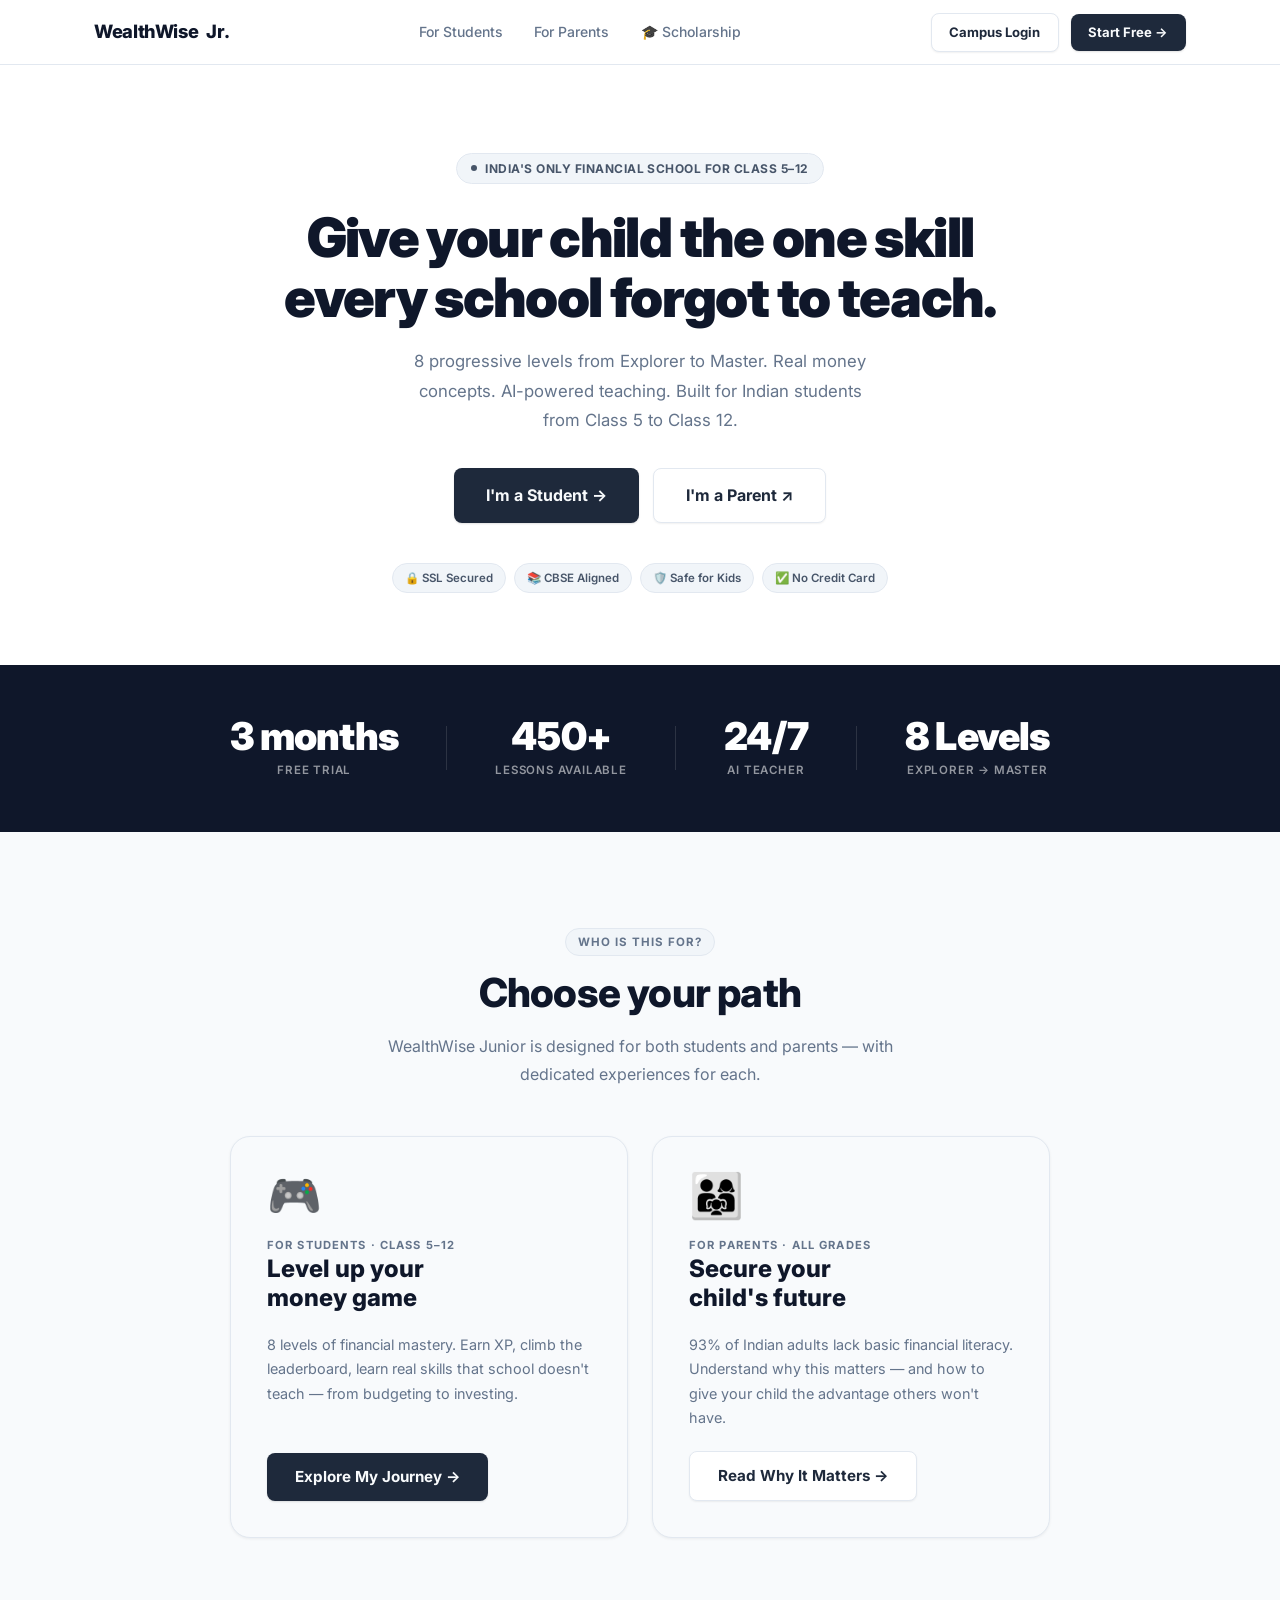
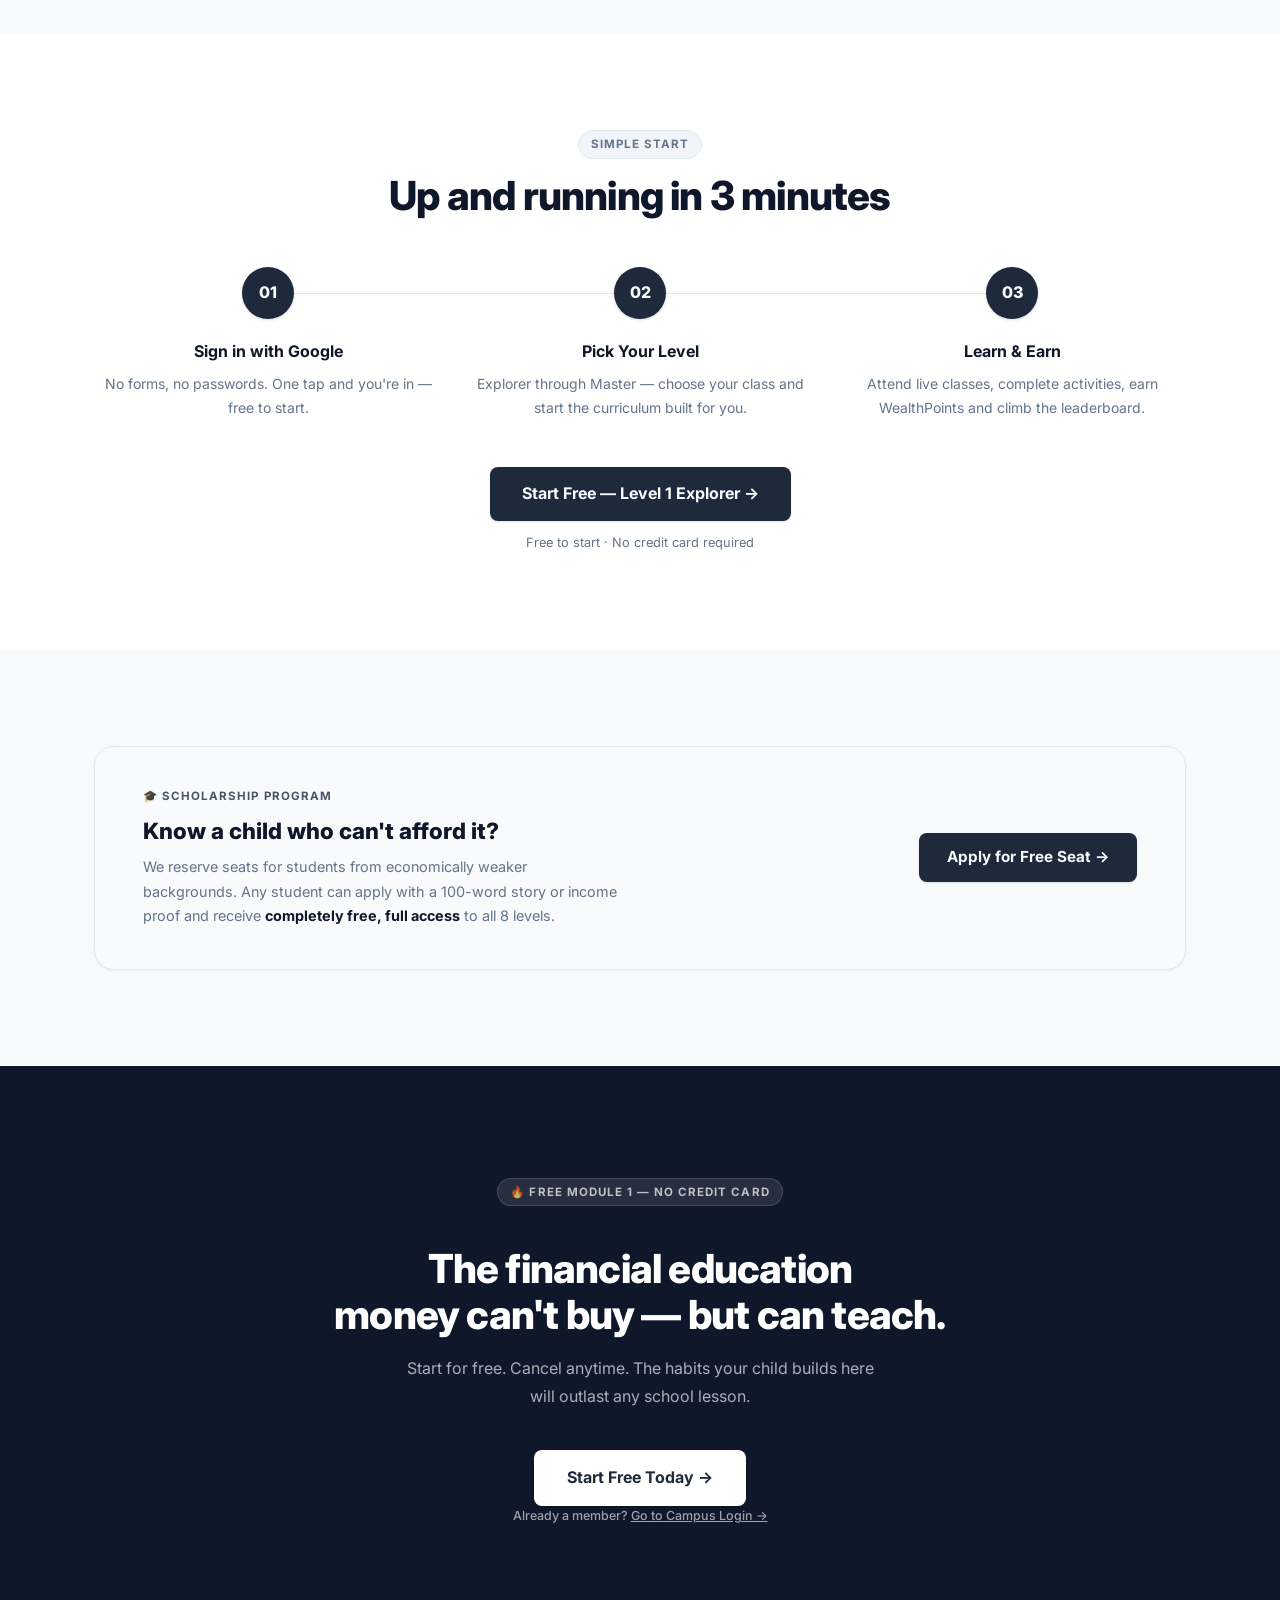
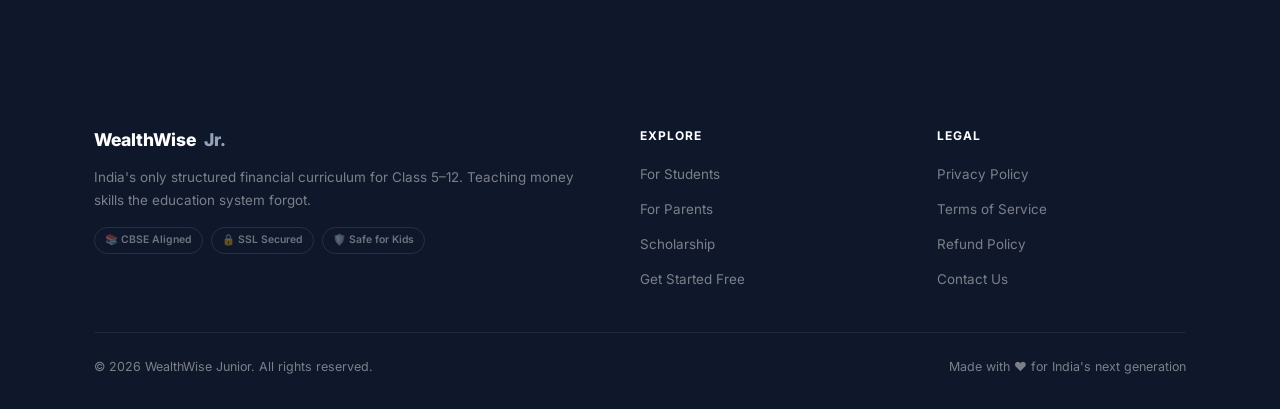
==== commit fb45cfaa: "content: remove inflated stats and placeholder reviews; current 3-month free trial offer - '12,000+ " ====
--- a/index.html
+++ b/index.html
@@ -77,8 +77,8 @@
   <div class="container">
     <div class="stats-inner">
       <div class="stat-item">
-        <span class="stat-val" data-target="12000" data-prefix="" data-suffix="+">0+</span>
-        <span class="stat-lbl">Students Enrolled</span>
+        <span class="stat-val">3 months</span>
+        <span class="stat-lbl">Free trial</span>
       </div>
       <div class="stat-div"></div>
       <div class="stat-item">
@@ -87,8 +87,8 @@
       </div>
       <div class="stat-div"></div>
       <div class="stat-item">
-        <span class="stat-val" data-target="28" data-prefix="" data-suffix="">0</span>
-        <span class="stat-lbl">Cities Across India</span>
+        <span class="stat-val">24/7</span>
+        <span class="stat-lbl">AI Teacher</span>
       </div>
       <div class="stat-div"></div>
       <div class="stat-item">
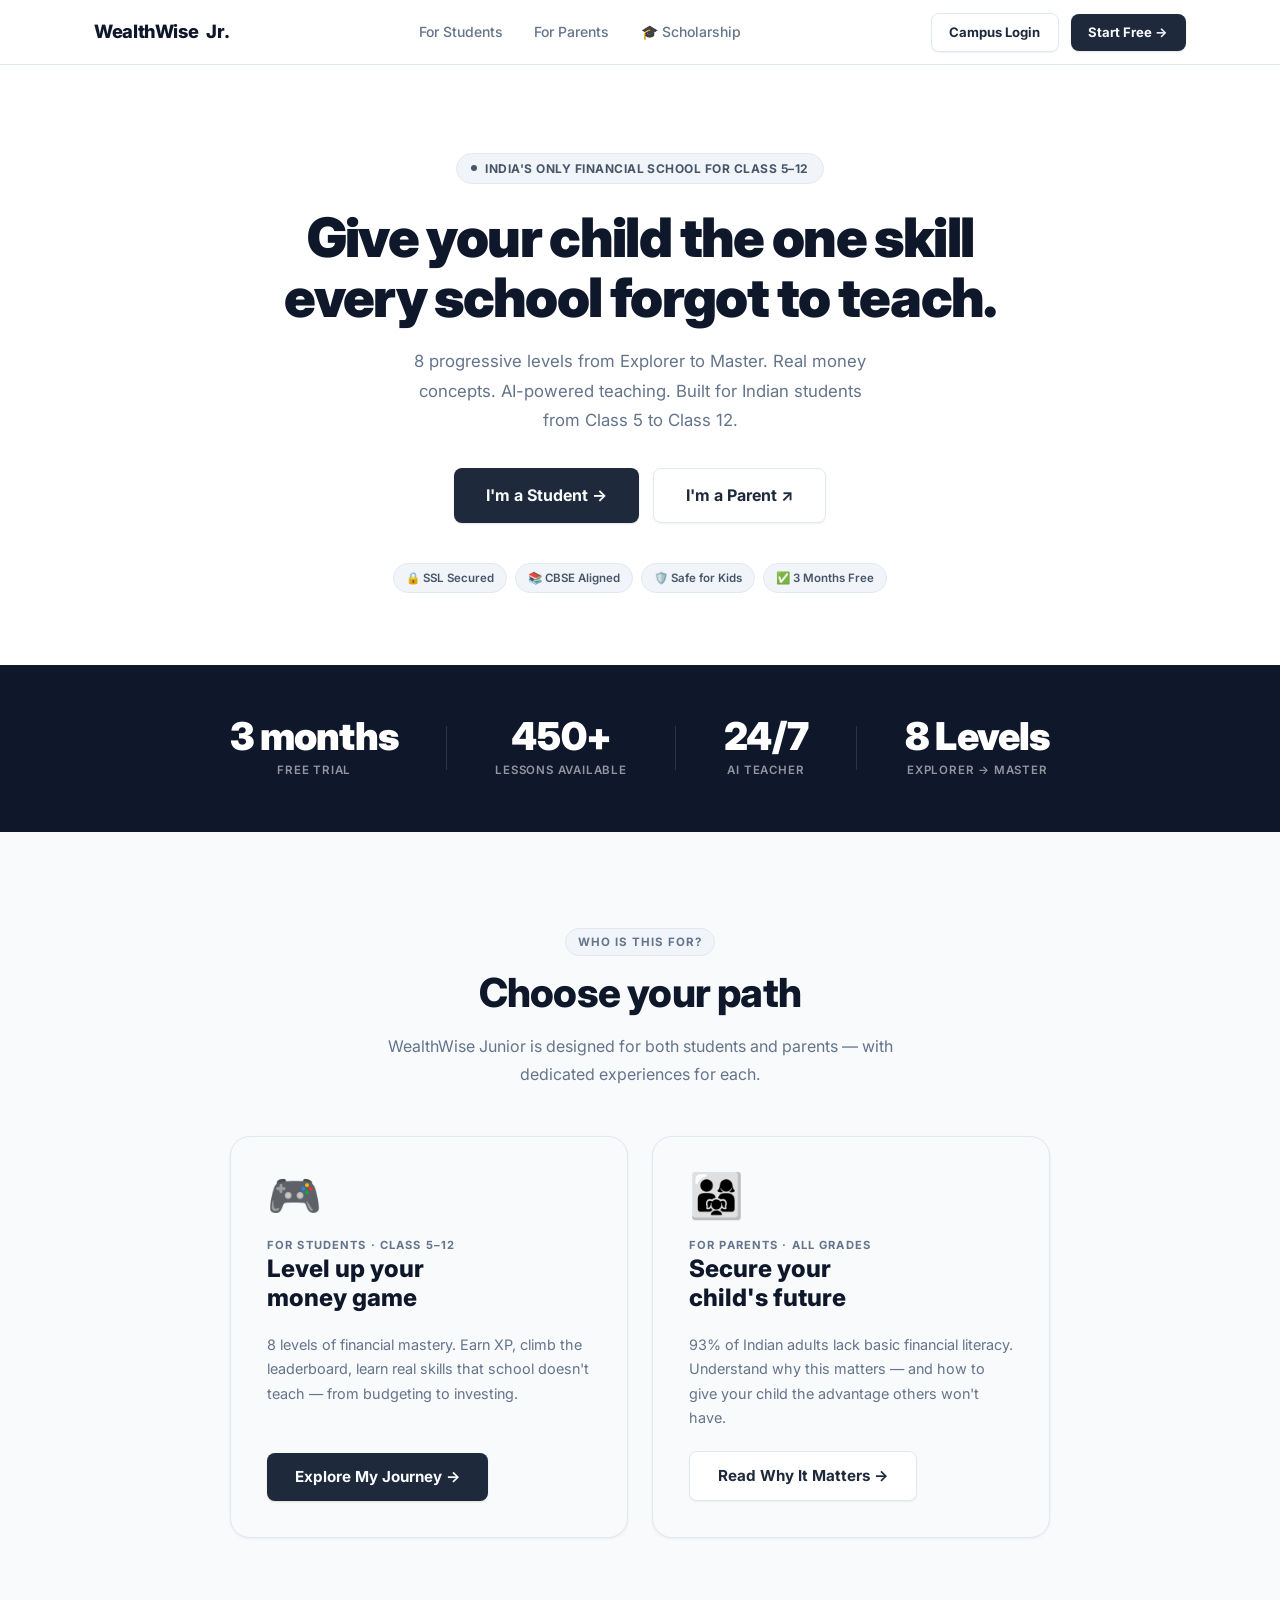
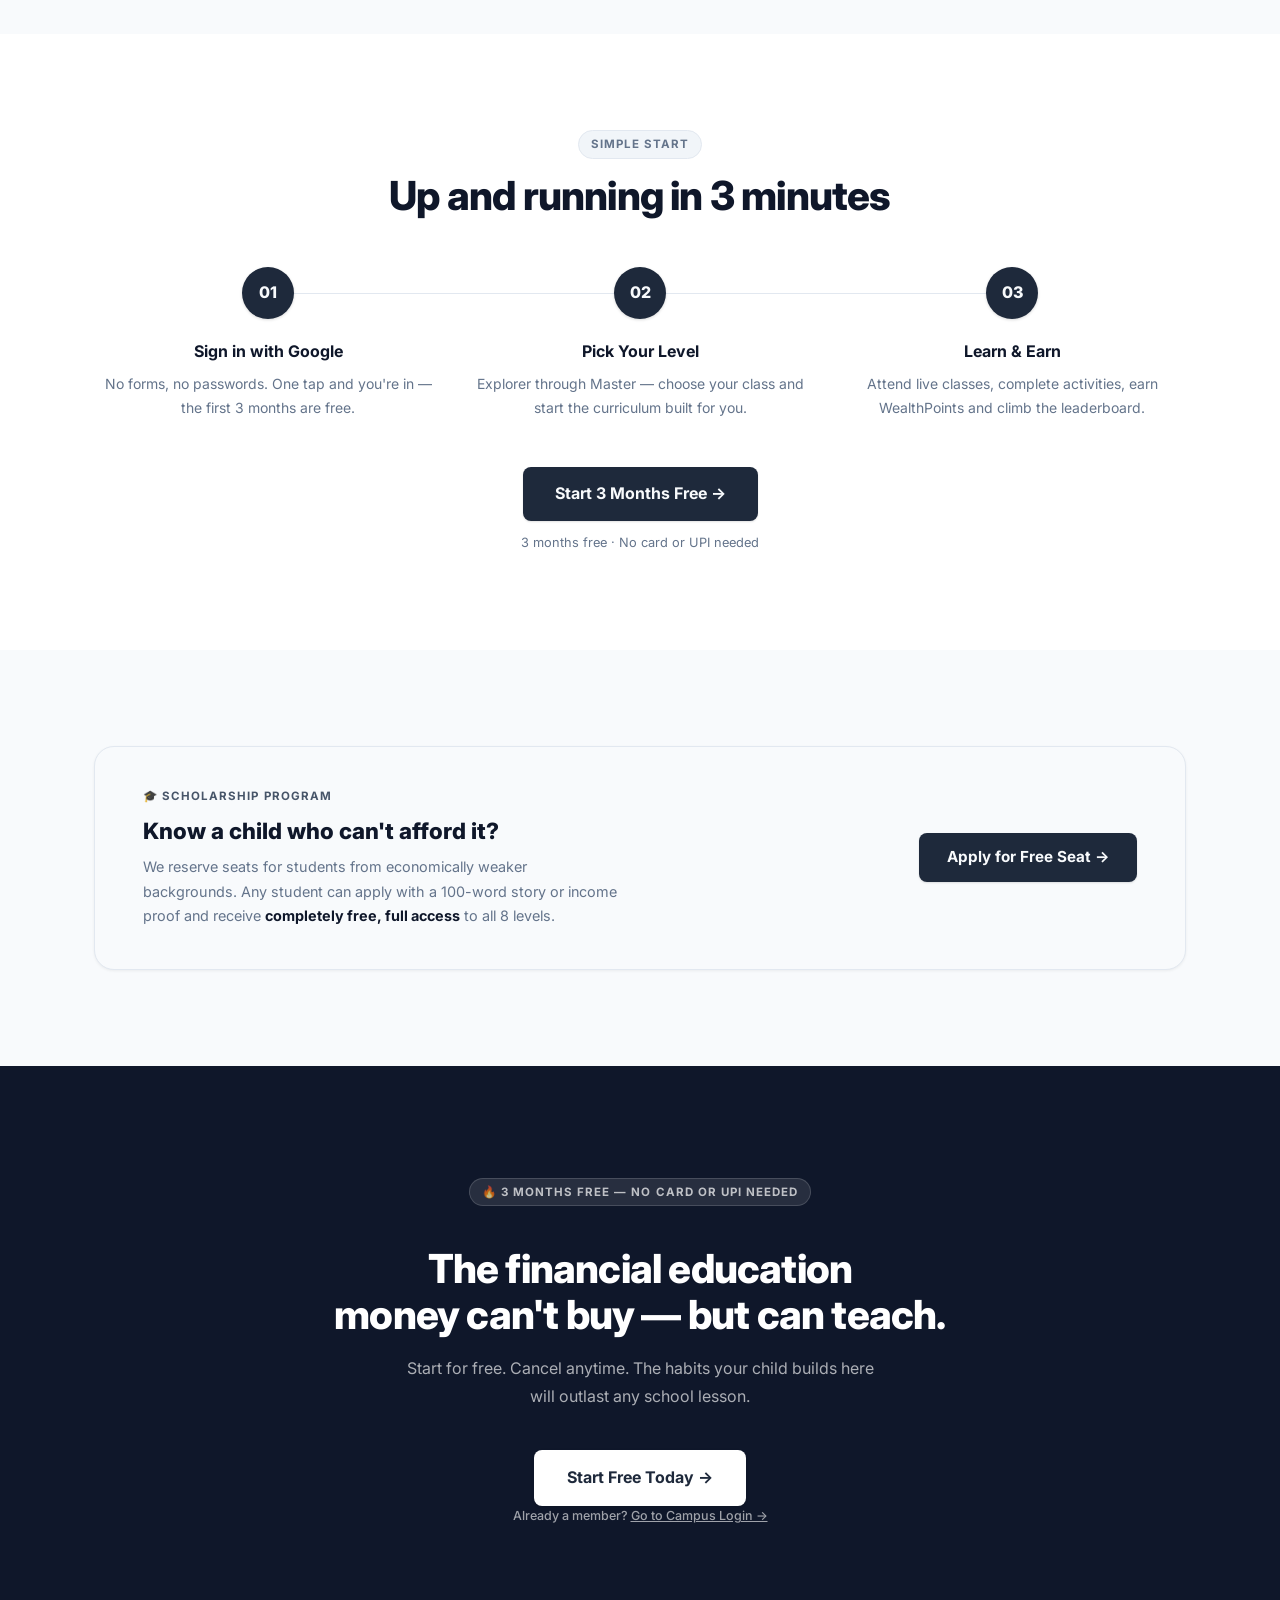
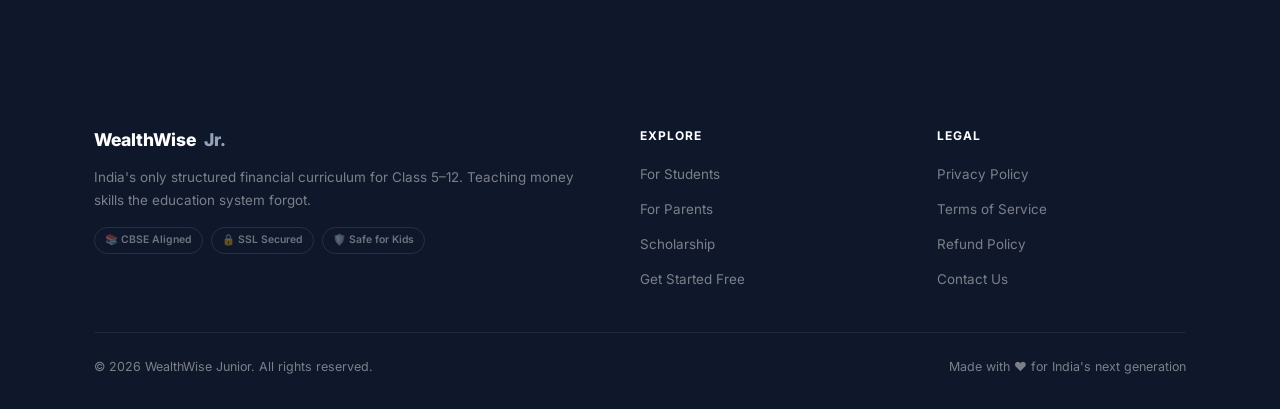
==== commit e6b85c73: "content: home + parents pages describe the current 3-month free trial Co-Authored-By: Claude Opus 5." ====
--- a/index.html
+++ b/index.html
@@ -66,7 +66,7 @@
         <span class="trust-badge">🔒 SSL Secured</span>
         <span class="trust-badge">📚 CBSE Aligned</span>
         <span class="trust-badge">🛡️ Safe for Kids</span>
-        <span class="trust-badge">✅ No Credit Card</span>
+        <span class="trust-badge">✅ 3 Months Free</span>
       </div>
     </div>
   </div>
@@ -151,7 +151,7 @@
       <div class="step">
         <div class="step-num">01</div>
         <h3 class="step-title">Sign in with Google</h3>
-        <p class="step-desc">No forms, no passwords. One tap and you're in — free to start.</p>
+        <p class="step-desc">No forms, no passwords. One tap and you're in — the first 3 months are free.</p>
       </div>
       <div class="step">
         <div class="step-num">02</div>
@@ -166,9 +166,9 @@
     </div>
     <div class="text-center" style="margin-top:3rem;">
       <a href="https://www.wwjcampus.in.net/onboarding" target="_blank" class="btn btn-primary btn-lg observe">
-        Start Free — Level 1 Explorer →
+        Start 3 Months Free →
       </a>
-      <p style="margin-top:.75rem; font-size:.8rem; color:var(--muted);">Free to start · No credit card required</p>
+      <p style="margin-top:.75rem; font-size:.8rem; color:var(--muted);">3 months free · No card or UPI needed</p>
     </div>
   </div>
 </section>
@@ -194,7 +194,7 @@
 <!-- ── FINAL CTA ── -->
 <section class="cta-section">
   <div class="container">
-    <p class="section-tag">🔥 Free Module 1 — No Credit Card</p>
+    <p class="section-tag">🔥 3 Months Free — No Card or UPI Needed</p>
     <h2 class="section-h2" style="color:#fff; margin-bottom:1rem;">
       The financial education<br>money can't buy — but can teach.
     </h2>
